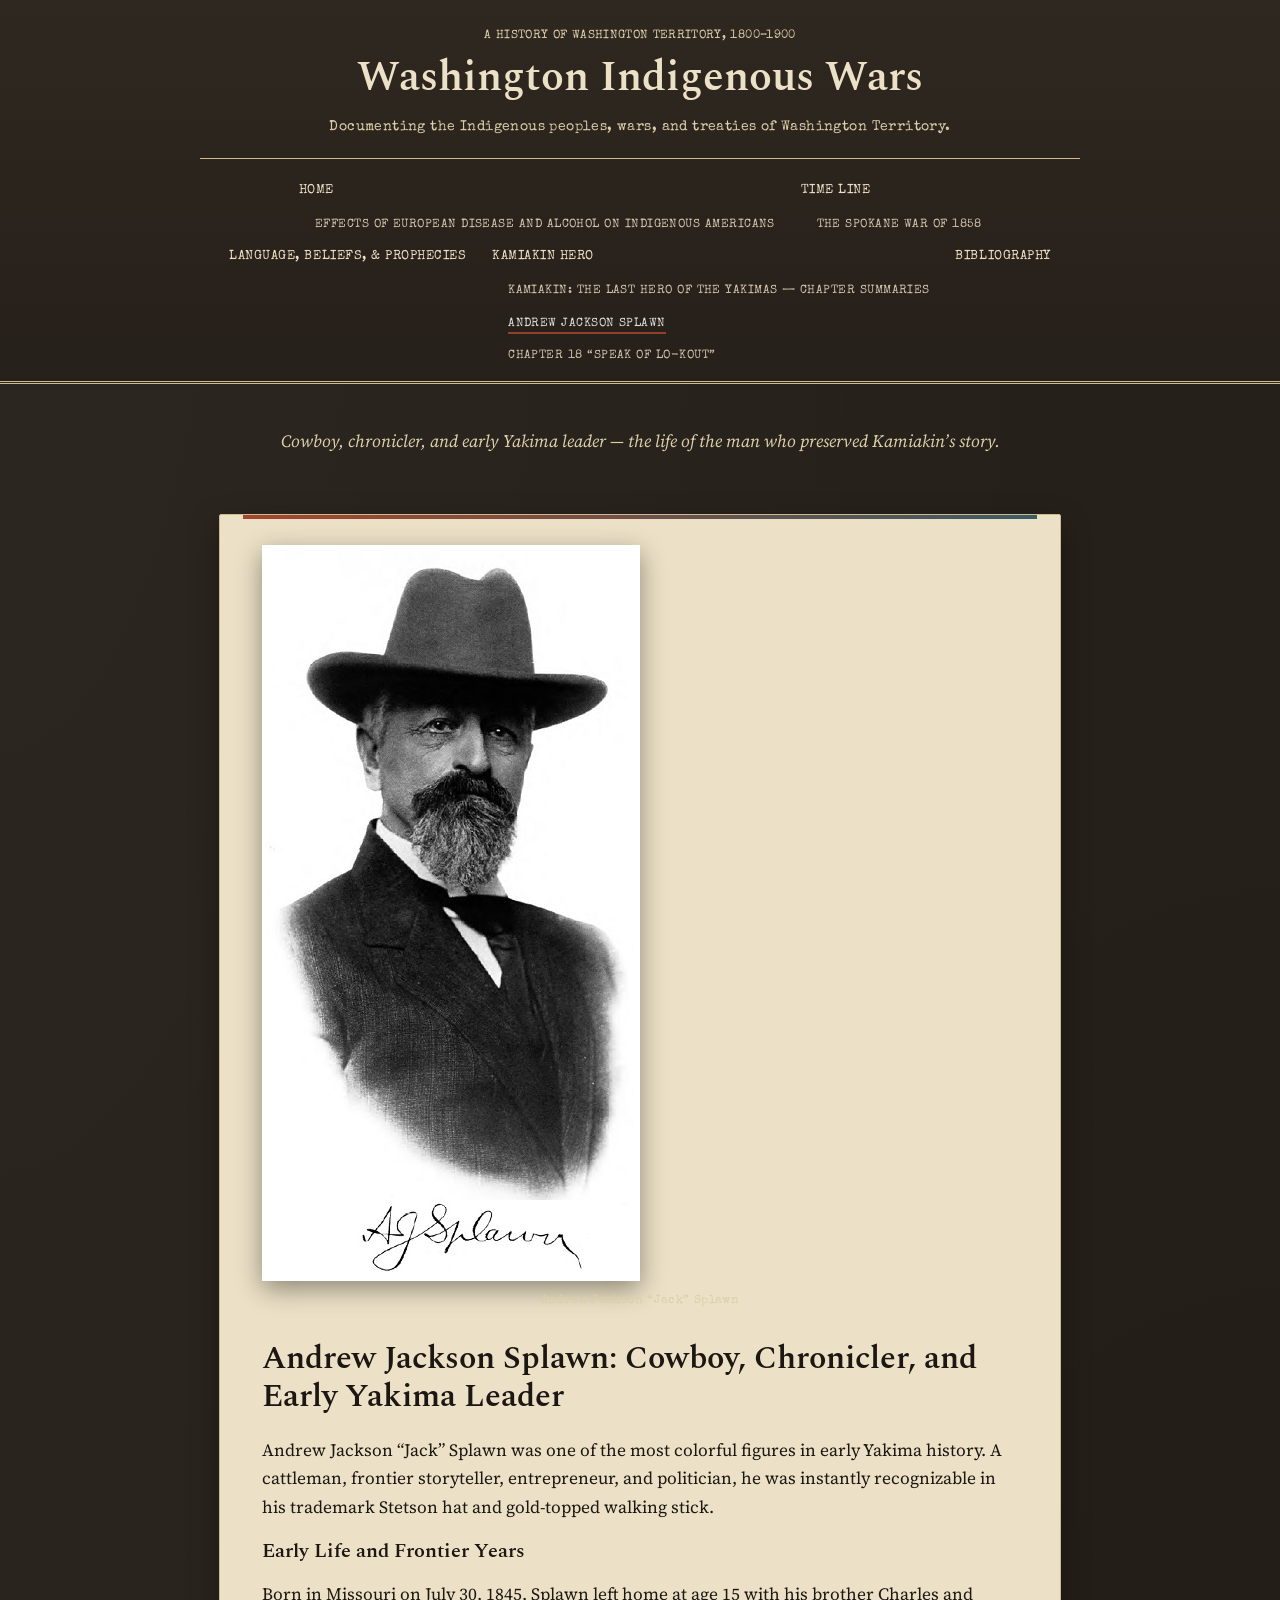
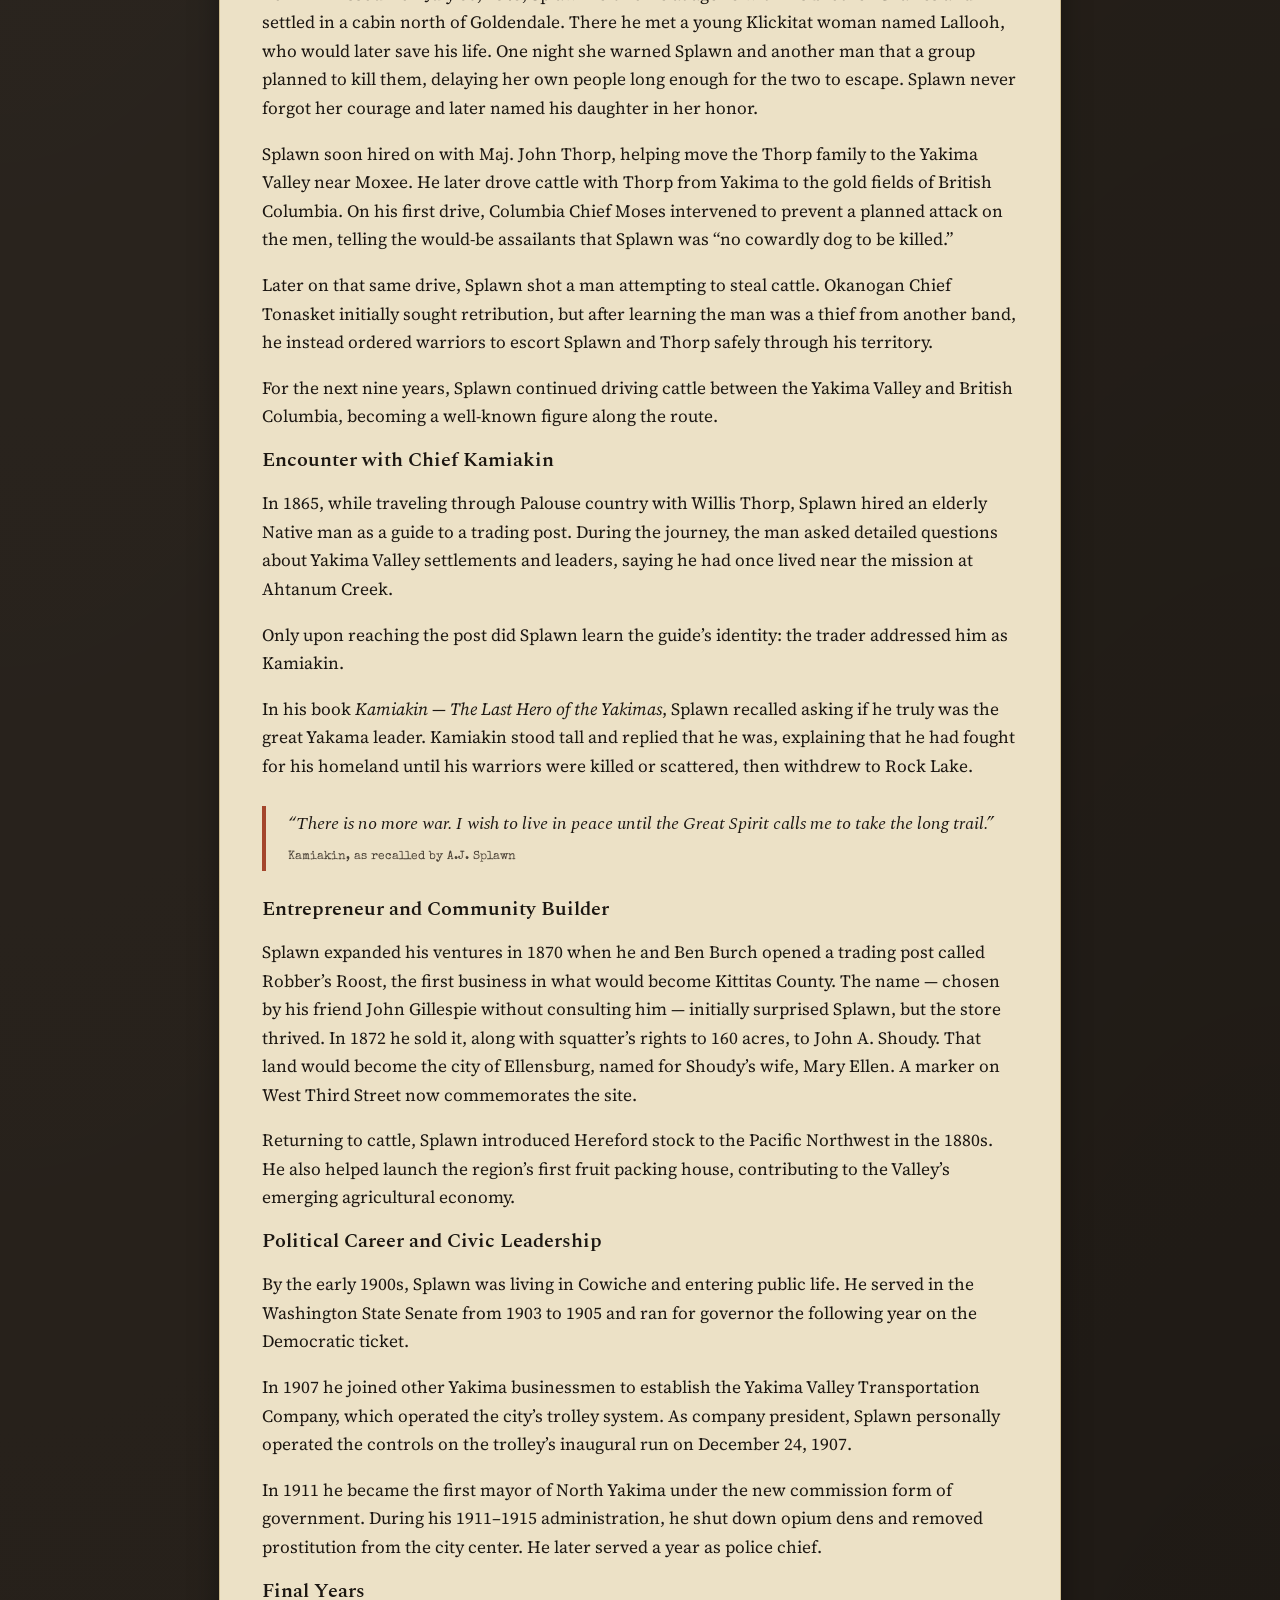
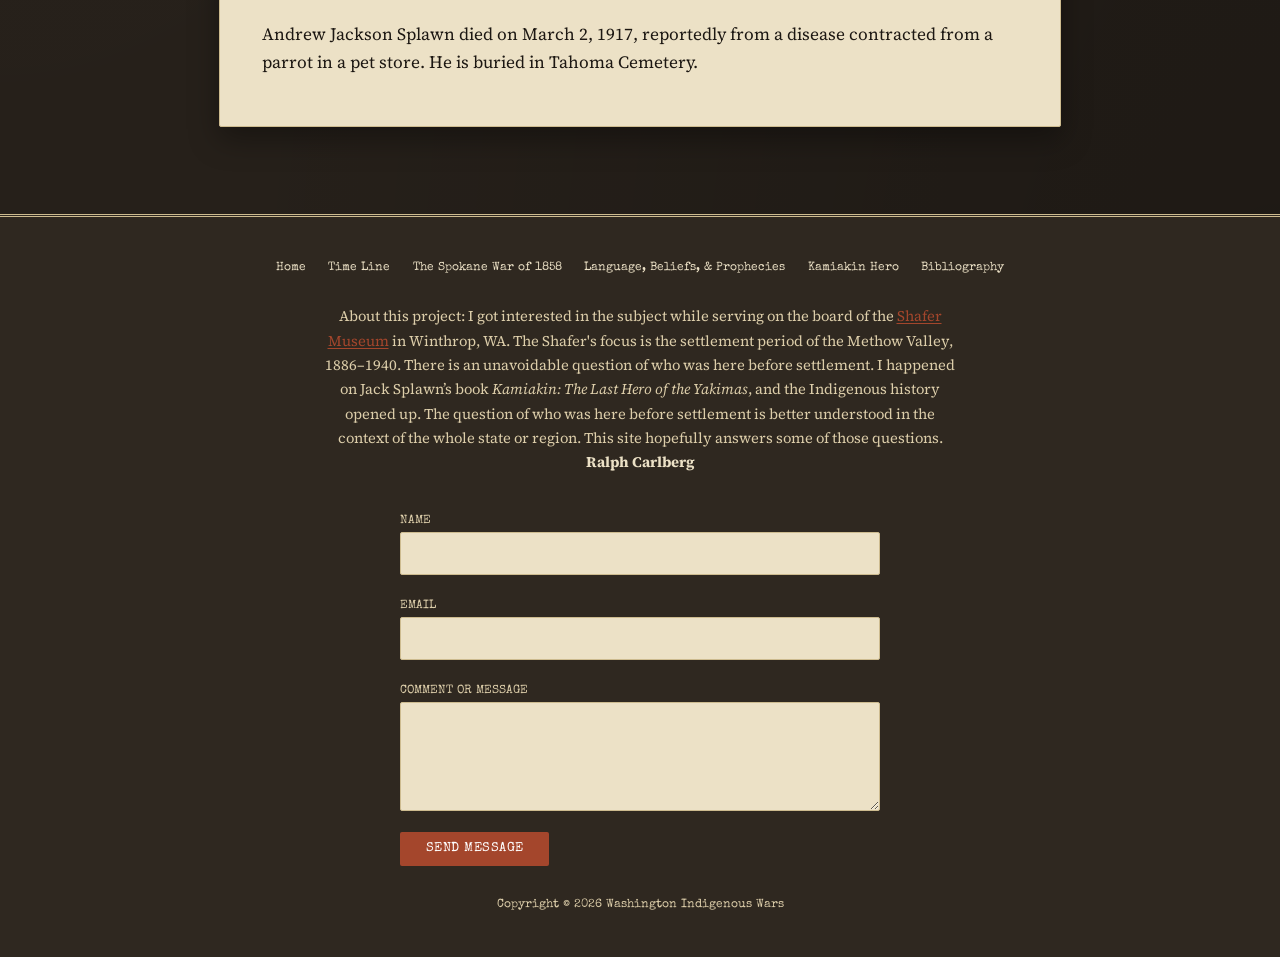
==== andrew-jackson-splawn.html @ e0798243 "Add files via upload" ====
<!DOCTYPE html>
<html lang="en">
<head>
<meta charset="UTF-8">
<meta name="viewport" content="width=device-width, initial-scale=1">
<title>Andrew Jackson Splawn | Washington Indigenous Wars</title>
<meta name="description" content="The life of Andrew Jackson Splawn (1845–1917), the Yakima Valley cattleman, entrepreneur, and mayor who wrote the seminal 1917 biography of Chief Kamiakin.">
<link rel="canonical" href="https://washington-indigenous-wars.com/andrew-jackson-splawn.html">
<meta property="og:type" content="website">
<meta property="og:site_name" content="Washington Indigenous Wars">
<meta property="og:title" content="Andrew Jackson Splawn | Washington Indigenous Wars">
<meta property="og:description" content="The life of Andrew Jackson Splawn (1845–1917), the Yakima Valley cattleman, entrepreneur, and mayor who wrote the seminal 1917 biography of Chief Kamiakin.">
<meta property="og:image" content="images/kamiakin.jpg">
<meta property="og:url" content="https://washington-indigenous-wars.com/andrew-jackson-splawn.html">
<meta name="twitter:card" content="summary_large_image">
<meta name="twitter:title" content="Andrew Jackson Splawn | Washington Indigenous Wars">
<meta name="twitter:description" content="The life of Andrew Jackson Splawn (1845–1917), the Yakima Valley cattleman, entrepreneur, and mayor who wrote the seminal 1917 biography of Chief Kamiakin.">
<link rel="preconnect" href="https://fonts.googleapis.com"><link rel="preconnect" href="https://fonts.gstatic.com" crossorigin><link href="https://fonts.googleapis.com/css2?family=Spectral:wght@500;600;700&family=Source+Serif+4:opsz,wght@8..60,400;8..60,600&family=Special+Elite&display=swap" rel="stylesheet">
<link rel="stylesheet" href="css/styles.css">
</head>
<body>
<a class="skip-link" href="#content">Skip to content</a>

<header class="site-header">
  <div class="masthead">
    <span class="eyebrow">A history of Washington Territory, 1800&ndash;1900</span>
    <h1><a href="index.html" style="color:inherit;text-decoration:none;">Washington Indigenous Wars</a></h1>
    <p class="tagline">Documenting the Indigenous peoples, wars, and treaties of Washington Territory.</p>
  </div>
  <nav class="primary" aria-label="Site">
<ul>
<li><a href='index.html'>Home</a>
<ul class='submenu'>
<li><a href='pandemic-of-european-diseases.html'>Effects of European Disease and Alcohol on Indigenous Americans</a></li>
</ul>
</li>
<li><a href='time-line.html'>Time Line</a>
<ul class='submenu'>
<li><a href='spokane-war-1858.html'>The Spokane War of 1858</a></li>
</ul>
</li>
<li><a href='language-beliefs-prophecies.html'>Language, Beliefs, & Prophecies</a>
</li>
<li><a href='kamiakin-hero.html'>Kamiakin Hero</a>
<ul class='submenu'>
<li><a href='chapter-summaries.html'>Kamiakin: The Last Hero of the Yakimas — Chapter Summaries</a></li>
<li><a href='andrew-jackson-splawn.html' aria-current="page">Andrew Jackson Splawn</a></li>
<li><a href='lo-kout.html'>Chapter 18 “Speak of Lo-Kout”</a></li>
</ul>
</li>
<li><a href='bibliography.html'>Bibliography</a>
</li>
</ul></nav>
</header>


<div class="hero-intro">
  <p>Cowboy, chronicler, and early Yakima leader &mdash; the life of the man who preserved Kamiakin&rsquo;s
  story.</p>
</div>


<main id="content">
<div class="wrap">

<div class="panel">
<figure>
  <img src="images/andrew-jackson-splawn.jpg" alt="Portrait of Andrew Jackson Splawn">
  <figcaption>Andrew Jackson &ldquo;Jack&rdquo; Splawn</figcaption>
</figure>

<h2>Andrew Jackson Splawn: Cowboy, Chronicler, and Early Yakima Leader</h2>
<p>Andrew Jackson &ldquo;Jack&rdquo; Splawn was one of the most colorful figures in early Yakima history.
A cattleman, frontier storyteller, entrepreneur, and politician, he was instantly recognizable in his
trademark Stetson hat and gold-topped walking stick.</p>

<h3>Early Life and Frontier Years</h3>
<p>Born in Missouri on July 30, 1845, Splawn left home at age 15 with his brother Charles and settled in a
cabin north of Goldendale. There he met a young Klickitat woman named Lallooh, who would later save his
life. One night she warned Splawn and another man that a group planned to kill them, delaying her own
people long enough for the two to escape. Splawn never forgot her courage and later named his daughter in
her honor.</p>

<p>Splawn soon hired on with Maj. John Thorp, helping move the Thorp family to the Yakima Valley near
Moxee. He later drove cattle with Thorp from Yakima to the gold fields of British Columbia. On his first
drive, Columbia Chief Moses intervened to prevent a planned attack on the men, telling the would-be
assailants that Splawn was &ldquo;no cowardly dog to be killed.&rdquo;</p>

<p>Later on that same drive, Splawn shot a man attempting to steal cattle. Okanogan Chief Tonasket
initially sought retribution, but after learning the man was a thief from another band, he instead ordered
warriors to escort Splawn and Thorp safely through his territory.</p>

<p>For the next nine years, Splawn continued driving cattle between the Yakima Valley and British
Columbia, becoming a well-known figure along the route.</p>

<h3>Encounter with Chief Kamiakin</h3>
<p>In 1865, while traveling through Palouse country with Willis Thorp, Splawn hired an elderly Native man
as a guide to a trading post. During the journey, the man asked detailed questions about Yakima Valley
settlements and leaders, saying he had once lived near the mission at Ahtanum Creek.</p>

<p>Only upon reaching the post did Splawn learn the guide&rsquo;s identity: the trader addressed him as
Kamiakin.</p>

<p>In his book <em>Kamiakin &mdash; The Last Hero of the Yakimas</em>, Splawn recalled asking if he truly
was the great Yakama leader. Kamiakin stood tall and replied that he was, explaining that he had fought
for his homeland until his warriors were killed or scattered, then withdrew to Rock Lake.</p>

<blockquote class="speech">
&ldquo;There is no more war. I wish to live in peace until the Great Spirit calls me to take the long
trail.&rdquo;
<cite>Kamiakin, as recalled by A.J. Splawn</cite>
</blockquote>

<h3>Entrepreneur and Community Builder</h3>
<p>Splawn expanded his ventures in 1870 when he and Ben Burch opened a trading post called Robber&rsquo;s
Roost, the first business in what would become Kittitas County. The name &mdash; chosen by his friend John
Gillespie without consulting him &mdash; initially surprised Splawn, but the store thrived. In 1872 he sold
it, along with squatter&rsquo;s rights to 160 acres, to John A. Shoudy. That land would become the city of
Ellensburg, named for Shoudy&rsquo;s wife, Mary Ellen. A marker on West Third Street now commemorates the
site.</p>

<p>Returning to cattle, Splawn introduced Hereford stock to the Pacific Northwest in the 1880s. He also
helped launch the region&rsquo;s first fruit packing house, contributing to the Valley&rsquo;s emerging
agricultural economy.</p>

<h3>Political Career and Civic Leadership</h3>
<p>By the early 1900s, Splawn was living in Cowiche and entering public life. He served in the Washington
State Senate from 1903 to 1905 and ran for governor the following year on the Democratic ticket.</p>

<p>In 1907 he joined other Yakima businessmen to establish the Yakima Valley Transportation Company, which
operated the city&rsquo;s trolley system. As company president, Splawn personally operated the controls on
the trolley&rsquo;s inaugural run on December 24, 1907.</p>

<p>In 1911 he became the first mayor of North Yakima under the new commission form of government. During
his 1911&ndash;1915 administration, he shut down opium dens and removed prostitution from the city center.
He later served a year as police chief.</p>

<h3>Final Years</h3>
<p>Andrew Jackson Splawn died on March 2, 1917, reportedly from a disease contracted from a parrot in a
pet store. He is buried in Tahoma Cemetery.</p>
</div>

</div>
</main>

<footer class="site-footer">
  <div class="wrap">
    <nav class="" aria-label="Site (footer)">
<ul>
<li><a href='index.html'>Home</a>
</li>
<li><a href='time-line.html'>Time Line</a>
</li>
<li><a href='spokane-war-1858.html'>The Spokane War of 1858</a></li>
<li><a href='language-beliefs-prophecies.html'>Language, Beliefs, & Prophecies</a>
</li>
<li><a href='kamiakin-hero.html'>Kamiakin Hero</a>
</li>
<li><a href='bibliography.html'>Bibliography</a>
</li>
</ul></nav>
    
<p class="about">About this project: I got interested in the subject while serving on the board of the
<a href="http://shafermuseum.org">Shafer Museum</a> in Winthrop, WA. The Shafer's focus is the settlement
period of the Methow Valley, 1886&ndash;1940. There is an unavoidable question of who was here before
settlement. I happened on Jack Splawn&rsquo;s book <em>Kamiakin: The Last Hero of the Yakimas</em>, and the
Indigenous history opened up. The question of who was here before settlement is better understood in the
context of the whole state or region. This site hopefully answers some of those questions.<br><strong>Ralph Carlberg</strong></p>

    
<form class="contact-form" action="https://formspree.io/f/xjybyyrv" method="POST">
  <div>
    <label for="name">Name</label>
    <input type="text" id="name" name="name" required>
  </div>
  <div>
    <label for="email">Email</label>
    <input type="email" id="email" name="email" required>
  </div>
  <div>
    <label for="message">Comment or Message</label>
    <textarea id="message" name="message" rows="4" required></textarea>
  </div>
  <button type="submit">Send Message</button>
</form>

    <p class="copyright">Copyright &copy; 2026 Washington Indigenous Wars</p>
  </div>
</footer>

</body>
</html>
---- css/styles.css ----
/* ==========================================================================
   Washington Indigenous Wars — shared stylesheet
   Design concept: a territorial ledger / survey-map archive.
   Dark, warm ground (like aged walnut-ink) with parchment document
   panels, a rust wax-seal accent for emphasis, and a river-blue accent
   for wayfinding — a nod to the Columbia/Yakima river systems that
   shape this history.
   ========================================================================== */

:root {
  --ink: #1c1712;
  --ground: #26201a;         /* page background: warm dark walnut */
  --ground-alt: #2f2820;
  --parchment: #ece1c6;      /* document panels */
  --parchment-dim: #ddceaa;
  --parchment-line: #cdbb8f;
  --rust: #a4462c;           /* wax-seal accent */
  --rust-dim: #7c3521;
  --river: #3b5b68;          /* river-blue accent */
  --river-dim: #294450;
  --ink-soft: #4a4136;

  --font-display: "Spectral", Georgia, "Times New Roman", serif;
  --font-body: "Source Serif 4", Georgia, serif;
  --font-meta: "Special Elite", "Courier New", monospace;

  --max-width: 880px;
}

@media (prefers-reduced-motion: no-preference) {
  html { scroll-behavior: smooth; }
}

* { box-sizing: border-box; }

body {
  margin: 0;
  background: var(--ground);
  background-image:
    radial-gradient(ellipse at top left, rgba(255,255,255,0.03), transparent 60%),
    radial-gradient(ellipse at bottom right, rgba(0,0,0,0.25), transparent 60%);
  color: var(--parchment);
  font-family: var(--font-body);
  font-size: 1.08rem;
  line-height: 1.65;
}

a { color: var(--rust); text-decoration-thickness: 1px; text-underline-offset: 2px; }
a:hover { color: #c85a3b; }
a:focus-visible, button:focus-visible { outline: 2px solid var(--river); outline-offset: 3px; }

img { max-width: 100%; height: auto; display: block; }

h1, h2, h3, h4 {
  font-family: var(--font-display);
  font-weight: 600;
  color: var(--parchment);
  line-height: 1.2;
  margin: 0 0 0.6em;
}

h1 { font-size: clamp(2.1rem, 4vw, 3.1rem); }
h2 { font-size: clamp(1.5rem, 3vw, 2rem); }
h3 { font-size: 1.25rem; }

.meta, .eyebrow, figcaption, .site-header .tagline {
  font-family: var(--font-meta);
  letter-spacing: 0.03em;
}

/* ---------- skip link ---------- */
.skip-link {
  position: absolute; left: -999px; top: 0;
  background: var(--rust); color: #fff; padding: 0.6em 1em; z-index: 100;
}
.skip-link:focus { left: 1em; top: 1em; }

/* ---------- header / masthead ---------- */
.site-header {
  border-bottom: 3px double var(--parchment-line);
  background: linear-gradient(180deg, var(--ground-alt), var(--ground));
  padding: 1.6rem 1.2rem 0;
}
.masthead {
  max-width: var(--max-width);
  margin: 0 auto;
  text-align: center;
}
.masthead .eyebrow {
  display: block;
  font-size: 0.72rem;
  color: var(--parchment-dim);
  text-transform: uppercase;
  margin-bottom: 0.5rem;
}
.masthead h1 {
  font-size: clamp(1.8rem, 5vw, 2.6rem);
  margin-bottom: 0.15em;
}
.masthead .tagline {
  font-size: 0.85rem;
  color: var(--parchment-dim);
  margin-bottom: 1.2rem;
}

/* ---------- nav ---------- */
nav.primary {
  max-width: var(--max-width);
  margin: 0 auto;
  border-top: 1px solid var(--parchment-line);
}
nav.primary ul {
  list-style: none;
  display: flex;
  flex-wrap: wrap;
  justify-content: center;
  gap: 0.2rem 1.6rem;
  margin: 0;
  padding: 0.9rem 0;
}
nav.primary li { position: relative; }
nav.primary a {
  color: var(--parchment);
  font-family: var(--font-meta);
  font-size: 0.82rem;
  text-transform: uppercase;
  letter-spacing: 0.04em;
  text-decoration: none;
  padding-bottom: 3px;
  border-bottom: 2px solid transparent;
}
nav.primary a:hover,
nav.primary a[aria-current="page"] {
  border-bottom-color: var(--rust);
  color: #fff;
}
nav.primary .submenu {
  list-style: none;
  margin: 0.35rem 0 0;
  padding: 0 0 0 1rem;
  display: flex;
  flex-direction: column;
  gap: 0.25rem;
}
nav.primary .submenu a { font-size: 0.72rem; opacity: 0.85; }

/* ---------- layout shell ---------- */
main { display: block; }
.wrap {
  max-width: var(--max-width);
  margin: 0 auto;
  padding: 2.6rem 1.2rem 3rem;
}

/* ---------- hero / intro ---------- */
.hero-intro {
  max-width: var(--max-width);
  margin: 0 auto;
  padding: 1.6rem 1.2rem 0;
  text-align: center;
  color: var(--parchment-dim);
  font-style: italic;
}

/* ---------- parchment panel (document card) ---------- */
.panel {
  background: var(--parchment);
  color: var(--ink);
  border: 1px solid var(--parchment-line);
  border-radius: 2px;
  box-shadow: 0 12px 30px rgba(0,0,0,0.35);
  padding: 2rem clamp(1.2rem, 4vw, 2.6rem);
  margin: 0 0 2.4rem;
}
.panel h2, .panel h3, .panel h4 { color: var(--ink); }
.panel a { color: var(--rust-dim); }
.panel::before {
  content: "";
  display: block;
  height: 4px;
  margin: -2rem clamp(-1.2rem, -4vw, -2.6rem) 1.6rem;
  background: linear-gradient(90deg, var(--rust), var(--river));
}

/* ---------- the signature element: the trail line ---------- */
/* A dotted wagon-trail / river route connecting chronological
   entries — used on the Home and Time Line pages, echoing the
   seasonal-round and treaty-trail routes described in the text. */
.trail {
  position: relative;
  margin: 0 0 2.4rem;
  padding-left: 2.2rem;
  border-left: 3px dotted var(--rust-dim);
}
.trail-stop {
  position: relative;
  margin-bottom: 2rem;
}
.trail-stop:last-child { margin-bottom: 0; }
.trail-stop::before {
  content: "";
  position: absolute;
  left: -2.55rem;
  top: 0.35rem;
  width: 12px;
  height: 12px;
  background: var(--river);
  border: 2px solid var(--parchment);
  border-radius: 50%;
}
.trail-stop .date {
  font-family: var(--font-meta);
  font-size: 0.78rem;
  color: var(--rust-dim);
  display: block;
  margin-bottom: 0.2rem;
}
.trail-stop h3 { margin-bottom: 0.3em; }
.trail-era-label {
  font-family: var(--font-meta);
  font-size: 0.8rem;
  text-transform: uppercase;
  color: var(--river-dim);
  display: block;
  margin: 2.2rem 0 0.6rem;
}
.trail-era-label:first-child { margin-top: 0; }

/* ---------- pull quote / speech block ---------- */
blockquote.speech {
  font-family: var(--font-display);
  font-style: italic;
  font-size: 1.15rem;
  color: var(--ink);
  border-left: 4px solid var(--rust);
  padding: 0.2rem 0 0.2rem 1.4rem;
  margin: 1.6rem 0;
}
blockquote.speech cite {
  display: block;
  font-family: var(--font-meta);
  font-style: normal;
  font-size: 0.78rem;
  color: var(--ink-soft);
  margin-top: 0.5rem;
}

/* ---------- figure / captions ---------- */
figure { margin: 0 0 1.8rem; }
figure img {
  border: 6px solid #fff;
  box-shadow: 0 8px 24px rgba(0,0,0,0.4);
}
figcaption {
  font-size: 0.78rem;
  color: var(--parchment-dim);
  margin-top: 0.6rem;
  text-align: center;
}
.gallery {
  display: grid;
  grid-template-columns: repeat(auto-fit, minmax(150px, 1fr));
  gap: 1.6rem 1.2rem;
  margin: 2rem 0;
}

/* ---------- two-column page: narrative + portrait rail ---------- */
/* Signature layout for image-rich pages: the war-time photographs
   travel down the right margin like a survey map's marginalia,
   roughly level with the events they depict. */
.with-rail {
  --rail-width: 232px;
  max-width: calc(var(--max-width) + var(--rail-width) + 2.4rem);
  margin: 0 auto;
  padding: 2.6rem 1.2rem 3rem;
  display: grid;
  grid-template-columns: 1fr var(--rail-width);
  gap: 0 2.4rem;
  align-items: start;
}
.with-rail .narrative { min-width: 0; }
.image-rail {
  position: sticky;
  top: 1.6rem;
  display: flex;
  flex-direction: column;
  gap: 1.8rem;
}
.image-rail figure {
  margin: 0;
  background: var(--parchment);
  padding: 0.5rem 0.5rem 0.9rem;
  border: 1px solid var(--parchment-line);
  box-shadow: 0 10px 26px rgba(0,0,0,0.35);
}
.image-rail figure img {
  border: none;
  box-shadow: none;
  width: 100%;
}
.image-rail figcaption {
  color: var(--ink-soft);
  text-align: left;
  padding: 0 0.2rem;
}
.image-rail figcaption .rail-label {
  display: block;
  font-size: 0.68rem;
  color: var(--rust-dim);
  text-transform: uppercase;
  margin-bottom: 0.2rem;
}

@media (max-width: 860px) {
  .with-rail {
    grid-template-columns: 1fr;
  }
  .image-rail {
    position: static;
    flex-direction: row;
    flex-wrap: wrap;
    gap: 1.2rem;
  }
  .image-rail figure {
    flex: 1 1 150px;
    max-width: 220px;
  }
}

/* ---------- chapter list ---------- */
.chapters { list-style: none; margin: 0; padding: 0; counter-reset: chapter; }
.chapters li {
  counter-increment: chapter;
  padding: 1rem 0 1rem 3rem;
  position: relative;
  border-bottom: 1px solid var(--parchment-line);
}
.chapters li:last-child { border-bottom: none; }
.chapters li::before {
  content: counter(chapter, upper-roman);
  position: absolute;
  left: 0;
  top: 1rem;
  font-family: var(--font-meta);
  font-size: 0.75rem;
  color: var(--rust-dim);
  width: 2.4rem;
}
.chapters h4 { margin-bottom: 0.25em; font-size: 1.05rem; }
.chapters p { margin: 0; font-size: 0.96rem; }

/* ---------- data table ---------- */
.data-table-wrap { overflow-x: auto; margin: 1.6rem 0; }
table.data {
  width: 100%;
  border-collapse: collapse;
  font-size: 0.92rem;
  background: #fff;
}
table.data caption {
  text-align: left;
  font-family: var(--font-meta);
  font-size: 0.8rem;
  color: var(--ink-soft);
  margin-bottom: 0.5rem;
}
table.data th, table.data td {
  border: 1px solid var(--parchment-line);
  padding: 0.55rem 0.7rem;
  text-align: left;
  vertical-align: top;
}
table.data thead th {
  background: var(--parchment-dim);
  font-family: var(--font-meta);
  font-size: 0.75rem;
  text-transform: uppercase;
}
table.data tfoot td { font-weight: 700; background: var(--parchment-dim); }

/* ---------- bibliography ---------- */
.biblio-entry { margin: 0 0 1.8rem; padding-bottom: 1.6rem; border-bottom: 1px solid var(--parchment-line); }
.biblio-entry:last-child { border: none; margin: 0; padding: 0; }
.biblio-entry .citation { font-family: var(--font-display); font-style: italic; margin-bottom: 0.4em; }

/* ---------- callout ---------- */
.callout {
  background: var(--parchment-dim);
  border-left: 4px solid var(--river);
  padding: 1rem 1.4rem;
  margin: 1.6rem 0;
  font-size: 0.95rem;
}

/* ---------- footer ---------- */
.site-footer {
  border-top: 3px double var(--parchment-line);
  background: var(--ground-alt);
  padding: 2.6rem 1.2rem 2rem;
  text-align: center;
}
.site-footer .wrap { padding-top: 0; padding-bottom: 0; }
.site-footer nav ul {
  list-style: none;
  display: flex;
  flex-wrap: wrap;
  justify-content: center;
  gap: 0.5rem 1.4rem;
  padding: 0;
  margin: 0 0 1.6rem;
  font-family: var(--font-meta);
  font-size: 0.78rem;
}
.site-footer nav a { color: var(--parchment); text-decoration: none; }
.site-footer nav a:hover { color: var(--rust); }
.site-footer .about {
  max-width: 640px;
  margin: 0 auto 1.8rem;
  color: var(--parchment-dim);
  font-size: 0.92rem;
}
.site-footer .about strong { color: var(--parchment); }

.contact-form {
  max-width: 480px;
  margin: 0 auto 1.8rem;
  text-align: left;
  display: grid;
  gap: 0.8rem;
}
.contact-form label {
  font-family: var(--font-meta);
  font-size: 0.75rem;
  text-transform: uppercase;
  color: var(--parchment-dim);
}
.contact-form input, .contact-form textarea {
  width: 100%;
  padding: 0.6rem 0.7rem;
  background: var(--parchment);
  border: 1px solid var(--parchment-line);
  border-radius: 2px;
  font-family: var(--font-body);
  font-size: 1rem;
  color: var(--ink);
}
.contact-form button {
  justify-self: start;
  background: var(--rust);
  color: #fff;
  border: none;
  padding: 0.65rem 1.6rem;
  font-family: var(--font-meta);
  text-transform: uppercase;
  font-size: 0.8rem;
  letter-spacing: 0.04em;
  border-radius: 2px;
  cursor: pointer;
}
.contact-form button:hover { background: var(--rust-dim); }

.copyright {
  font-family: var(--font-meta);
  font-size: 0.72rem;
  color: var(--parchment-dim);
}

/* ---------- responsive ---------- */
@media (max-width: 620px) {
  nav.primary ul { gap: 0.4rem 1rem; }
  .panel { padding: 1.6rem 1.2rem; }
  .trail { padding-left: 1.6rem; }
  .trail-stop::before { left: -1.95rem; }
}
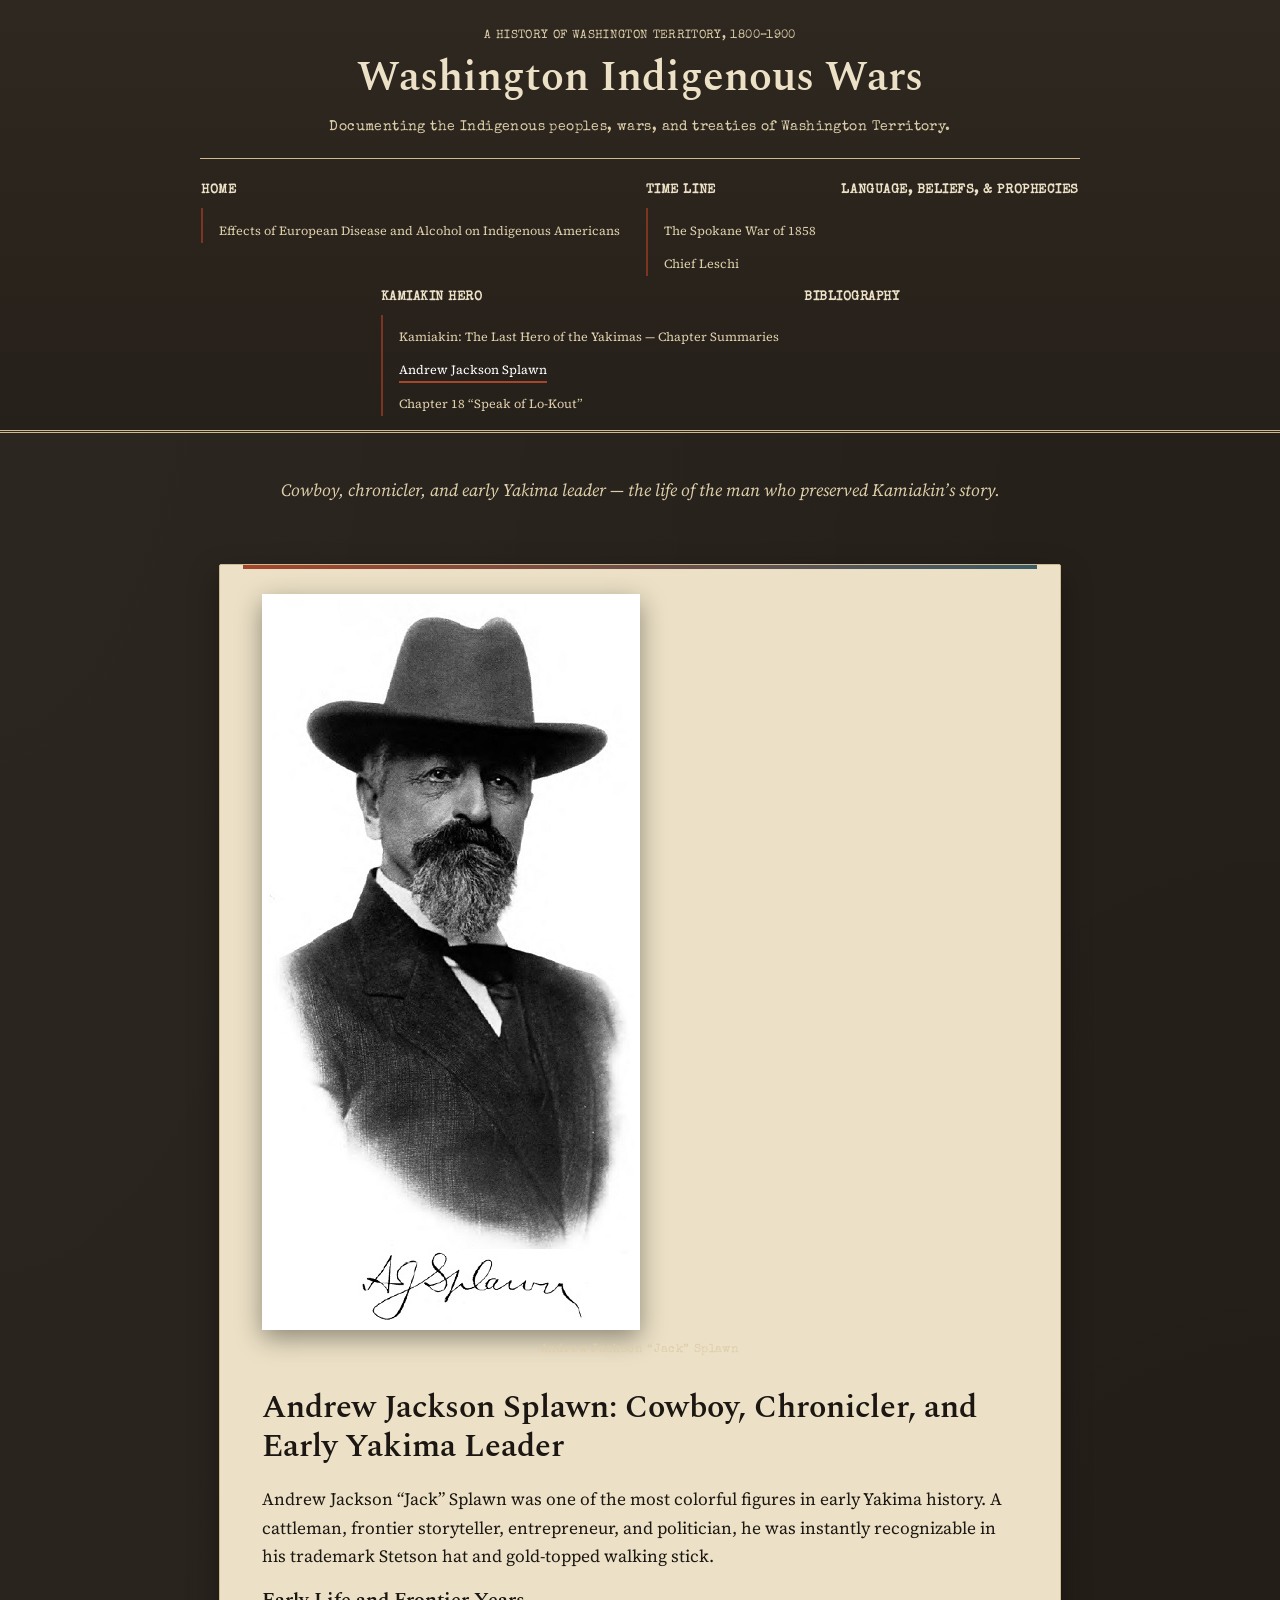
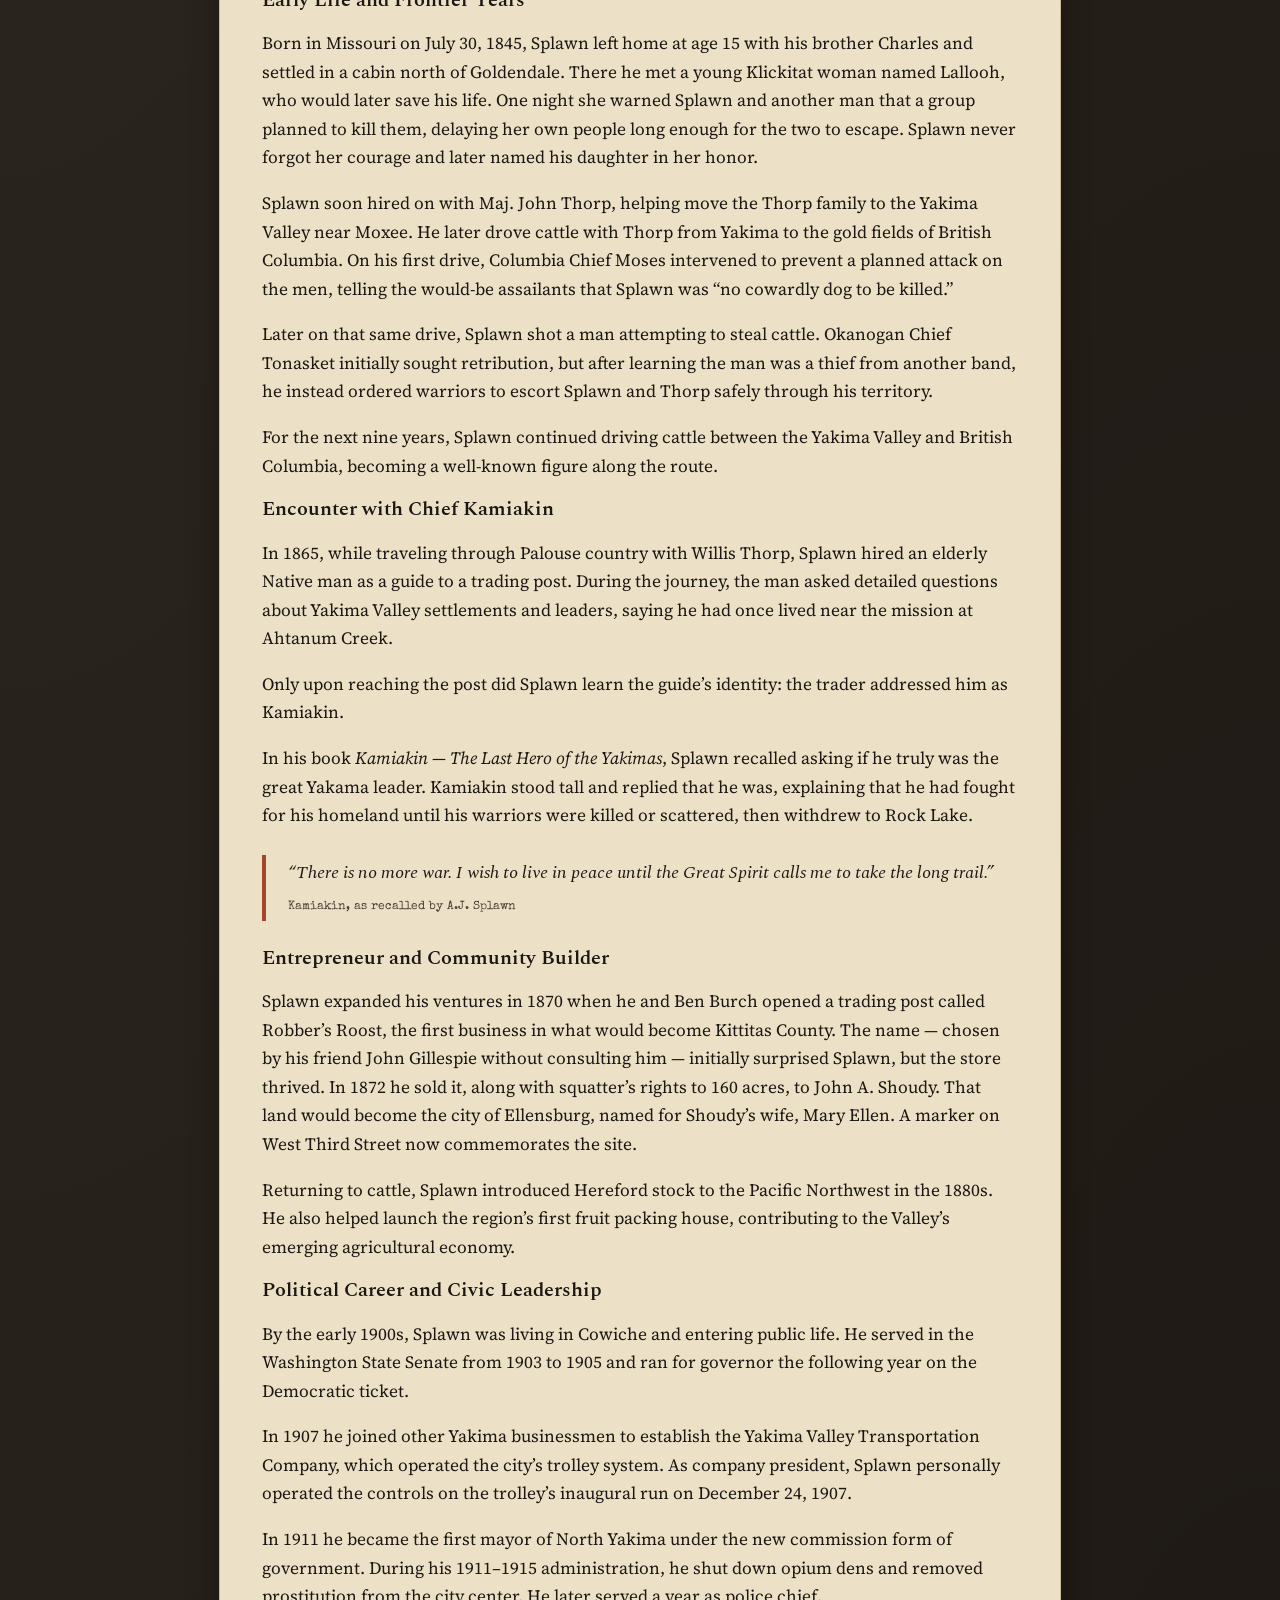
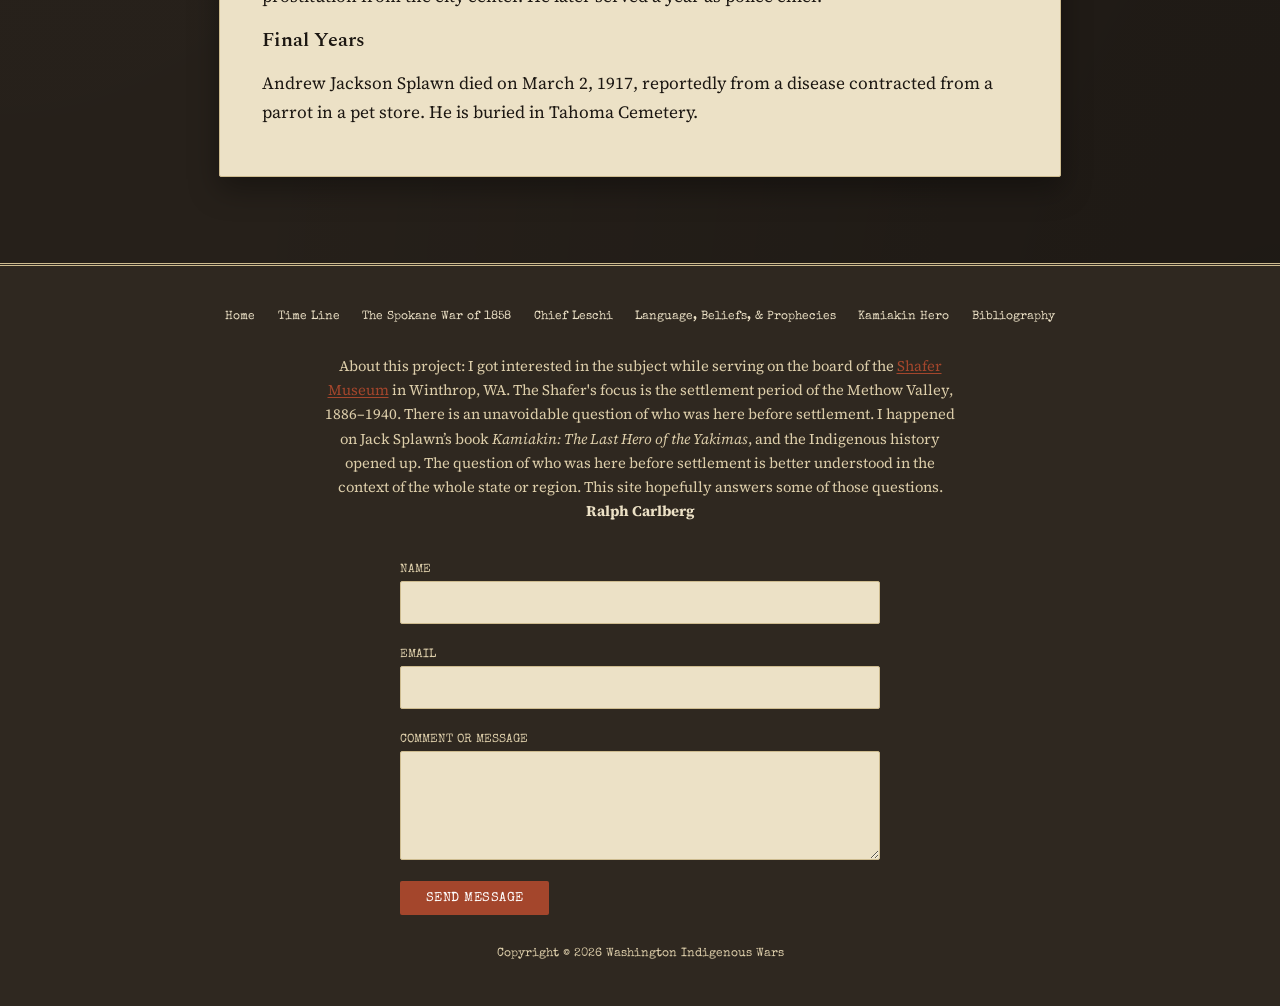
==== commit a4c00b57: "Add files via upload" ====
--- a/andrew-jackson-splawn.html
+++ b/andrew-jackson-splawn.html
@@ -37,6 +37,7 @@
 <li><a href='time-line.html'>Time Line</a>
 <ul class='submenu'>
 <li><a href='spokane-war-1858.html'>The Spokane War of 1858</a></li>
+<li><a href='leschi.html'>Chief Leschi</a></li>
 </ul>
 </li>
 <li><a href='language-beliefs-prophecies.html'>Language, Beliefs, & Prophecies</a>
@@ -152,6 +153,7 @@
 <li><a href='time-line.html'>Time Line</a>
 </li>
 <li><a href='spokane-war-1858.html'>The Spokane War of 1858</a></li>
+<li><a href='leschi.html'>Chief Leschi</a></li>
 <li><a href='language-beliefs-prophecies.html'>Language, Beliefs, & Prophecies</a>
 </li>
 <li><a href='kamiakin-hero.html'>Kamiakin Hero</a>
--- a/css/styles.css
+++ b/css/styles.css
@@ -123,6 +123,7 @@
   color: var(--parchment);
   font-family: var(--font-meta);
   font-size: 0.82rem;
+  font-weight: 700;
   text-transform: uppercase;
   letter-spacing: 0.04em;
   text-decoration: none;
@@ -136,13 +137,27 @@
 }
 nav.primary .submenu {
   list-style: none;
-  margin: 0.35rem 0 0;
-  padding: 0 0 0 1rem;
+  margin: 0.4rem 0 0;
+  padding: 0.4rem 0 0 1rem;
   display: flex;
   flex-direction: column;
-  gap: 0.25rem;
-}
-nav.primary .submenu a { font-size: 0.72rem; opacity: 0.85; }
+  gap: 0.3rem;
+  border-left: 2px solid var(--rust-dim);
+}
+nav.primary .submenu a {
+  font-family: var(--font-body);
+  font-size: 0.78rem;
+  font-weight: 400;
+  text-transform: none;
+  letter-spacing: 0;
+  color: var(--parchment-dim);
+  opacity: 1;
+}
+nav.primary .submenu a:hover,
+nav.primary .submenu a[aria-current="page"] {
+  color: #fff;
+  border-bottom-color: var(--rust);
+}
 
 /* ---------- layout shell ---------- */
 main { display: block; }
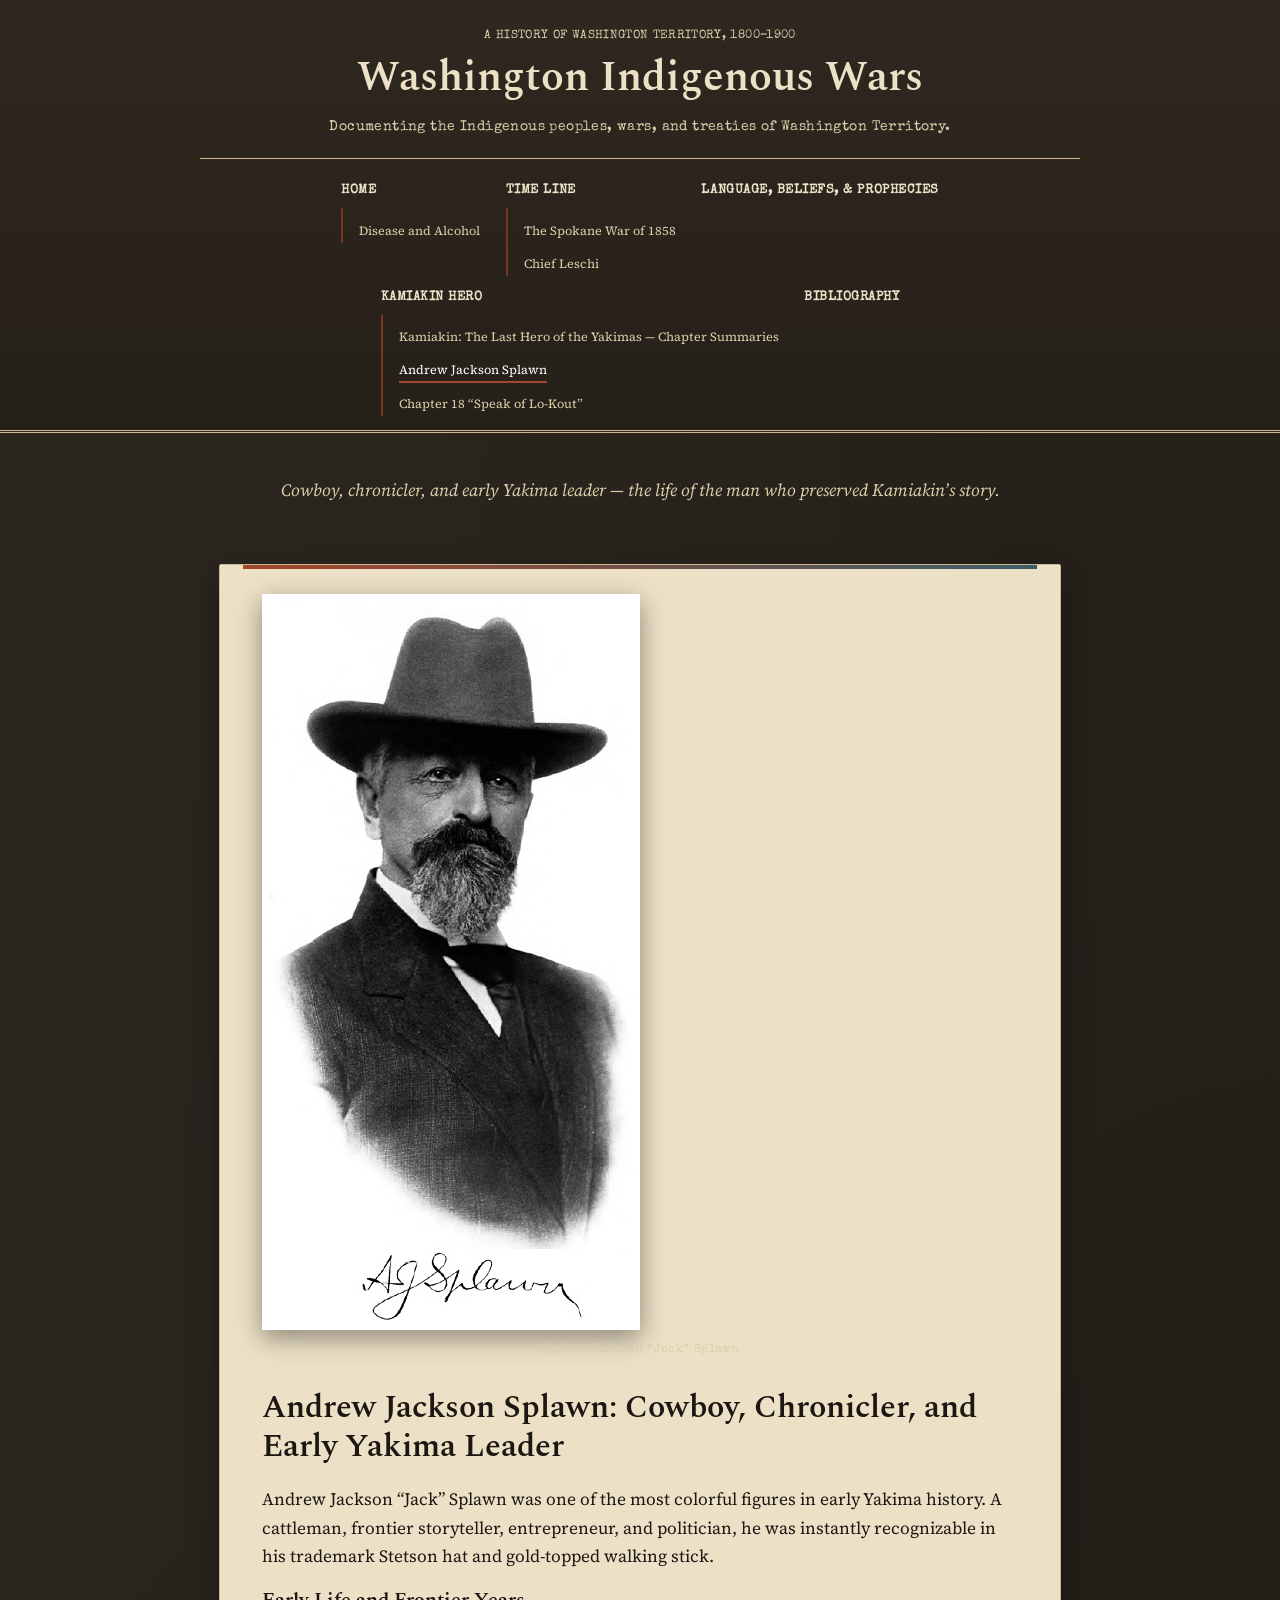
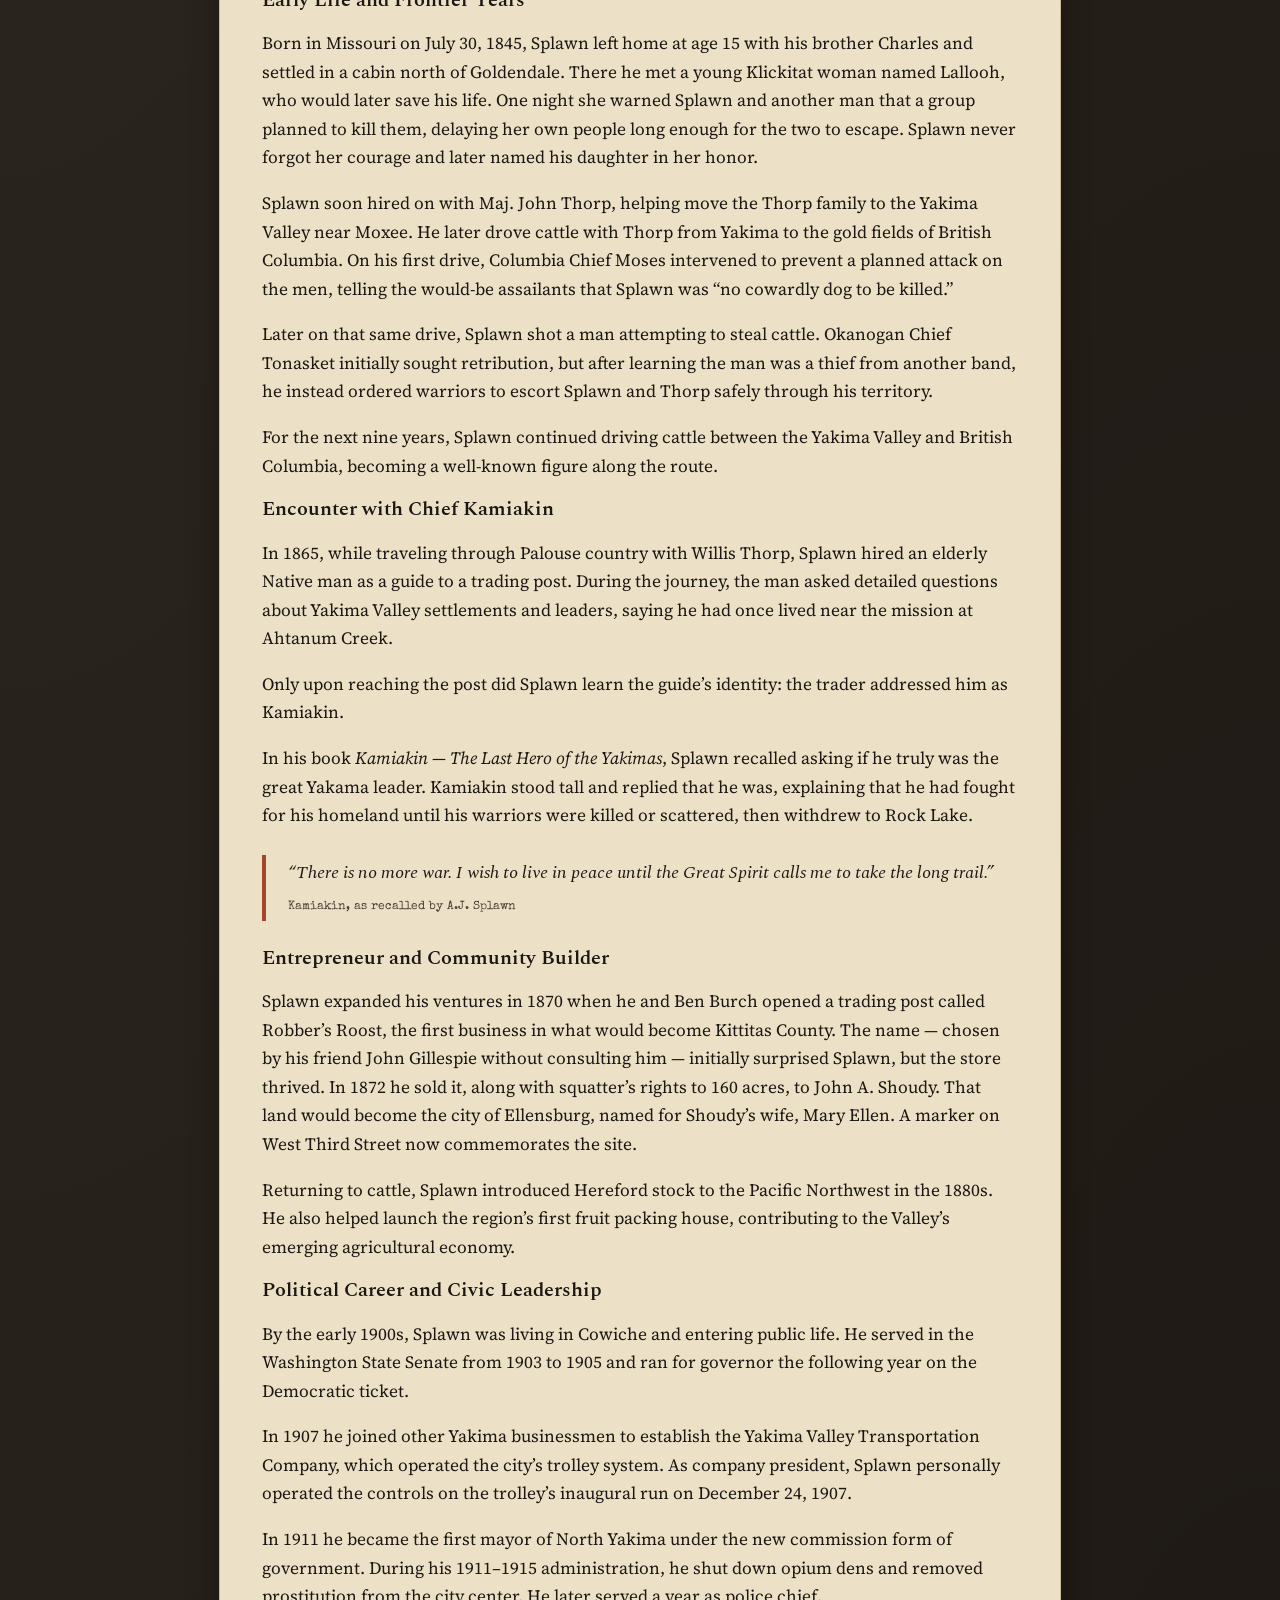
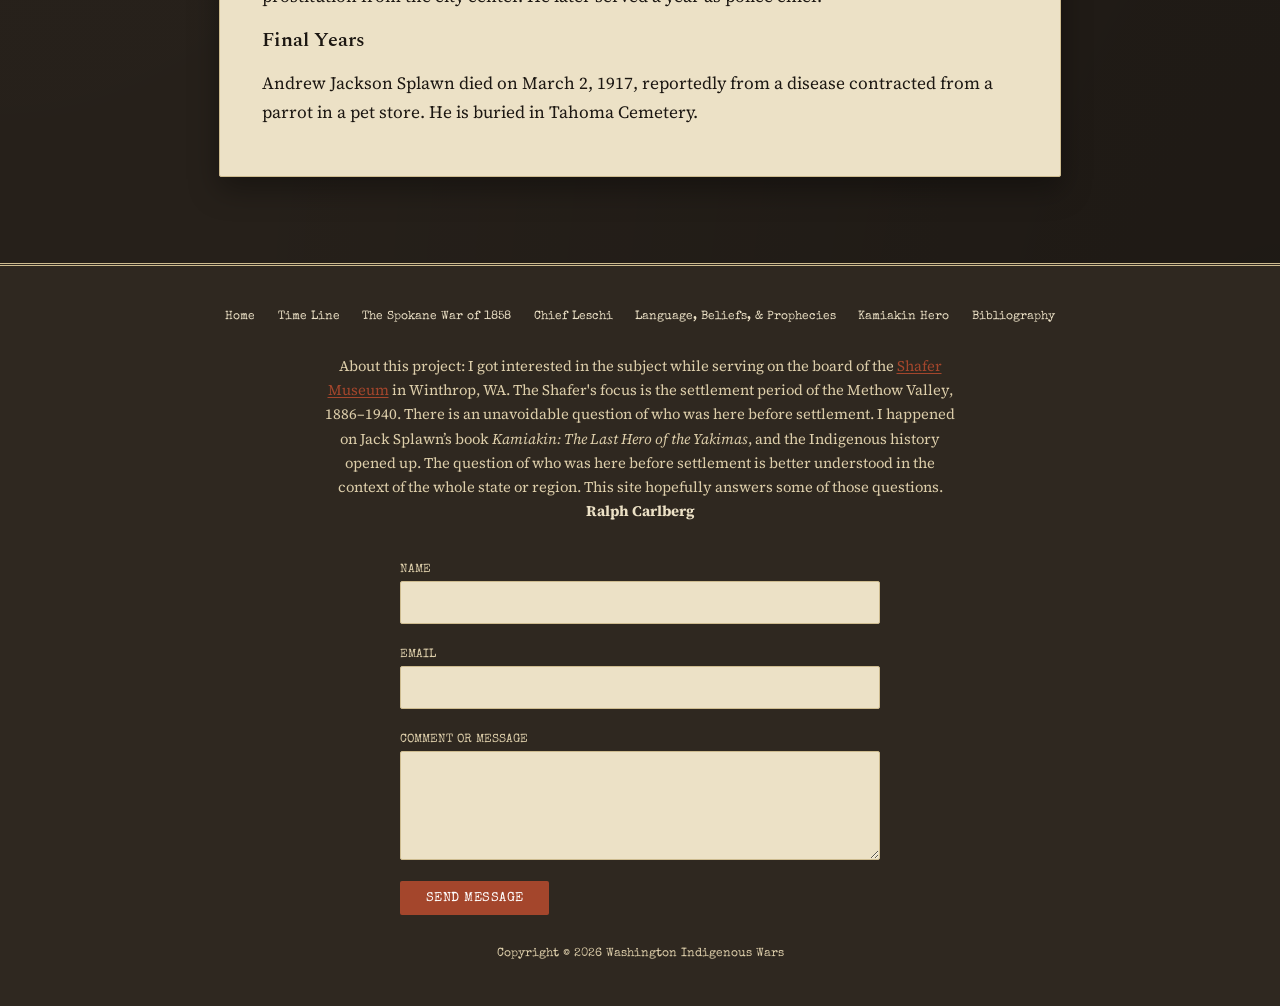
==== commit 0b9aec5c: "Add files via upload" ====
--- a/andrew-jackson-splawn.html
+++ b/andrew-jackson-splawn.html
@@ -31,7 +31,7 @@
 <ul>
 <li><a href='index.html'>Home</a>
 <ul class='submenu'>
-<li><a href='pandemic-of-european-diseases.html'>Effects of European Disease and Alcohol on Indigenous Americans</a></li>
+<li><a href='pandemic-of-european-diseases.html'>Disease and Alcohol</a></li>
 </ul>
 </li>
 <li><a href='time-line.html'>Time Line</a>
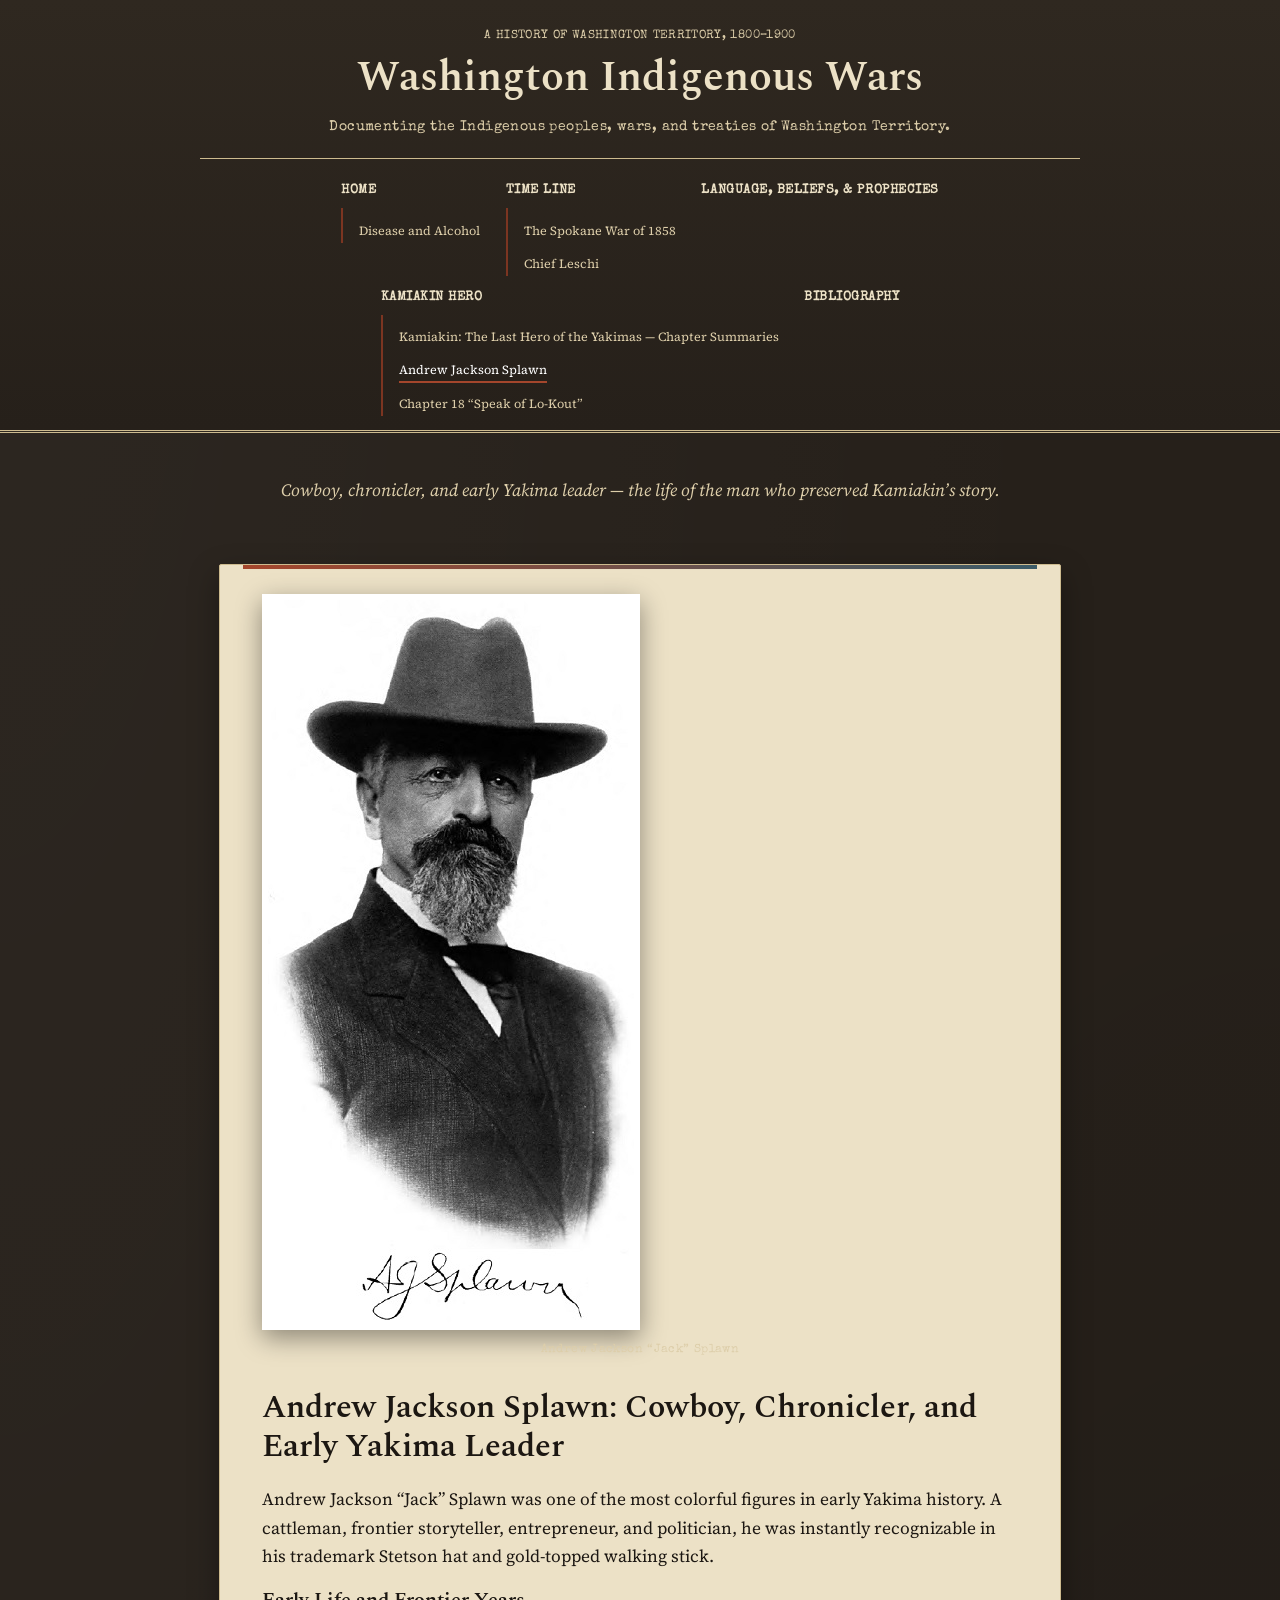
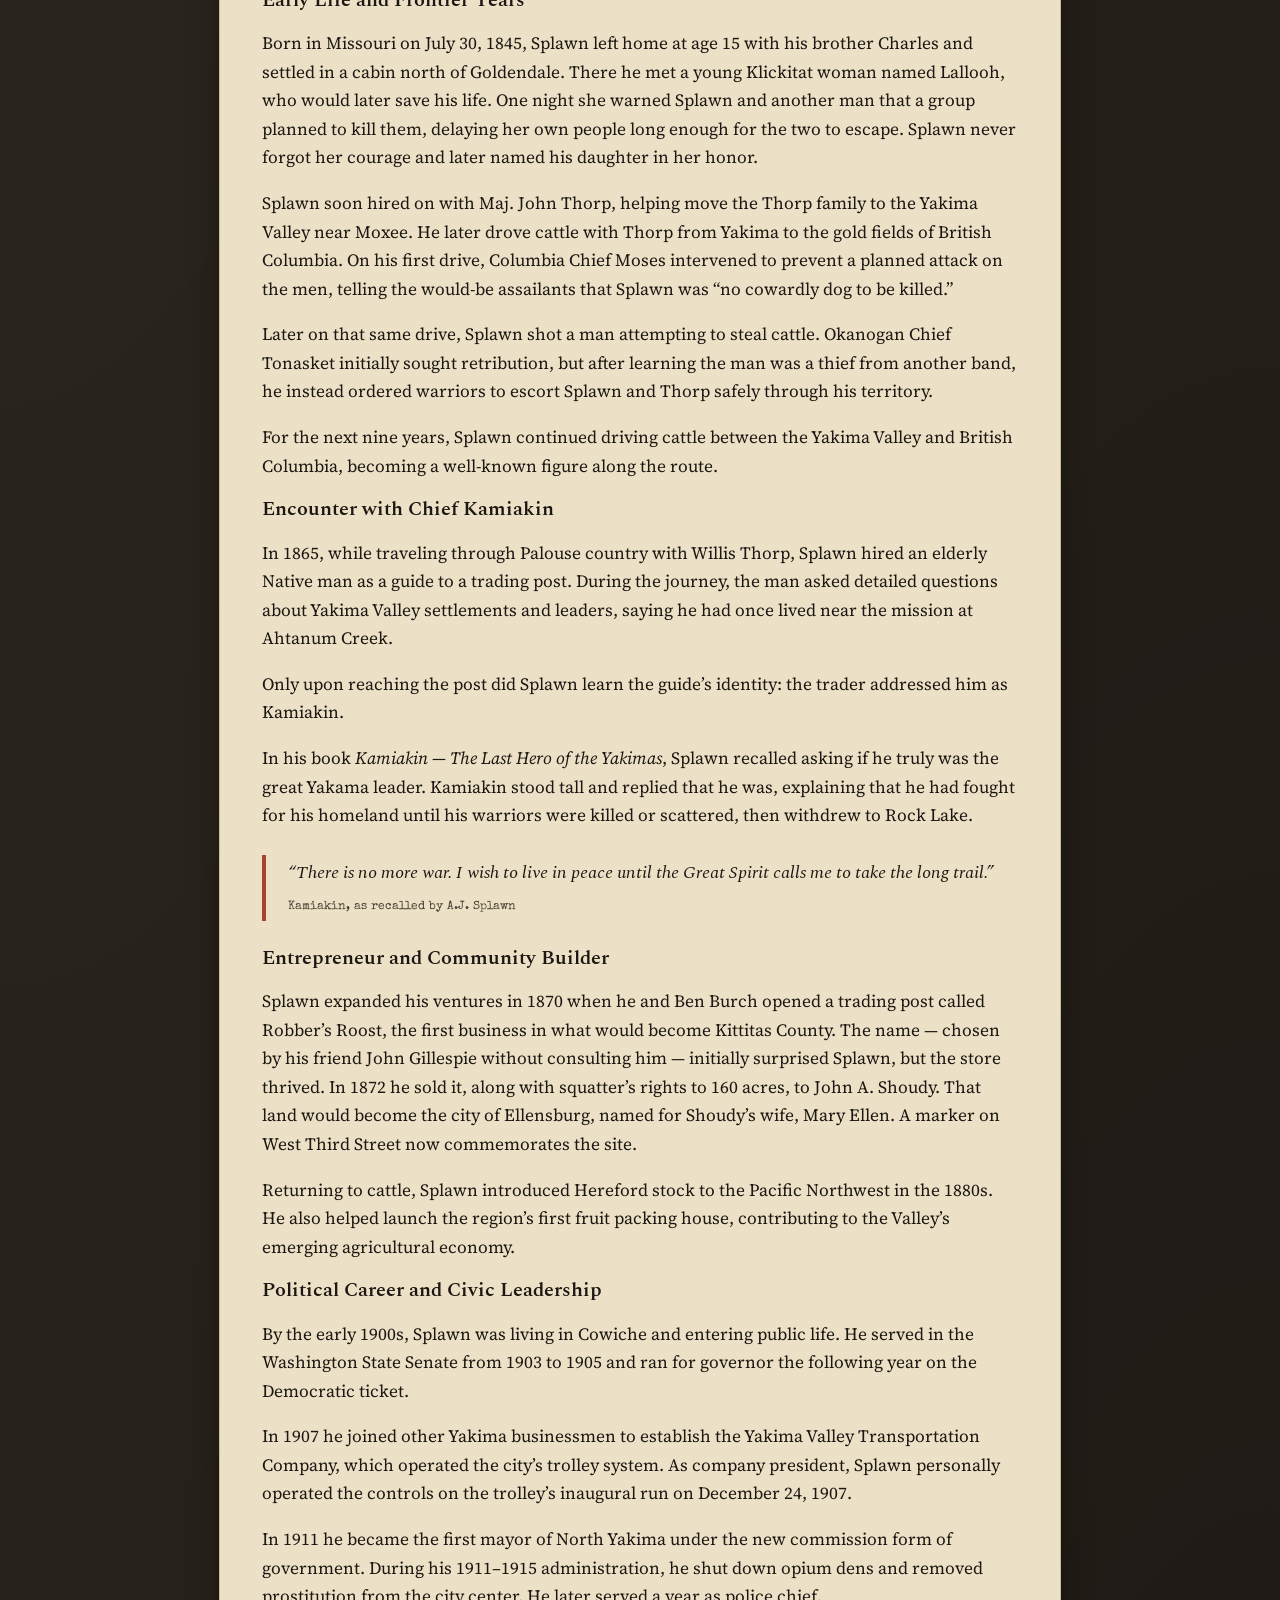
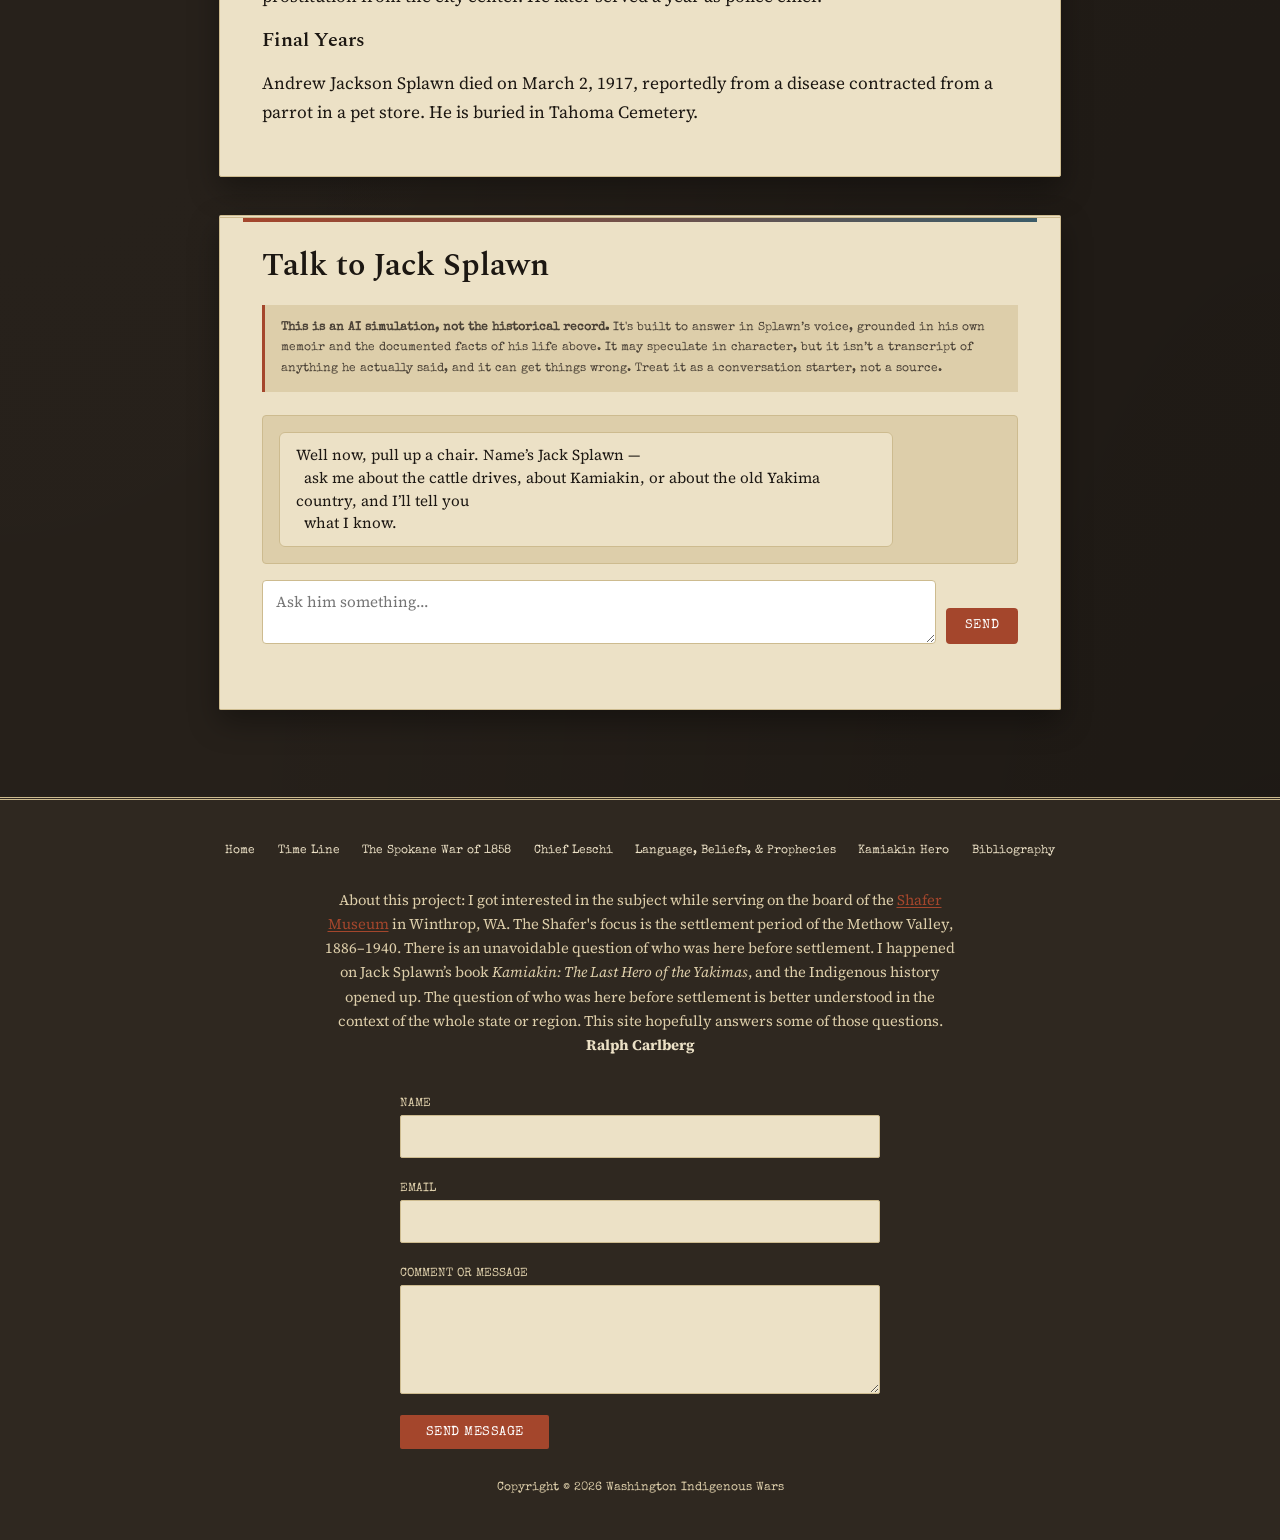
==== commit 6d2ba9ad: "Add files via upload" ====
--- a/andrew-jackson-splawn.html
+++ b/andrew-jackson-splawn.html
@@ -141,6 +141,82 @@
 pet store. He is buried in Tahoma Cemetery.</p>
 </div>
 
+<div class="panel splawn-chat">
+<h2>Talk to Jack Splawn</h2>
+<p class="chat-disclaimer"><strong>This is an AI simulation, not the historical record.</strong> It's built
+to answer in Splawn&rsquo;s voice, grounded in his own memoir and the documented facts of his life above.
+It may speculate in character, but it isn&rsquo;t a transcript of anything he actually said, and it can get
+things wrong. Treat it as a conversation starter, not a source.</p>
+
+<div id="splawn-messages" class="chat-messages" aria-live="polite">
+  <div class="chat-bubble chat-bubble-bot">Well now, pull up a chair. Name&rsquo;s Jack Splawn &mdash;
+  ask me about the cattle drives, about Kamiakin, or about the old Yakima country, and I&rsquo;ll tell you
+  what I know.</div>
+</div>
+
+<form id="splawn-form" class="chat-form">
+  <label for="splawn-input" class="sr-only">Your message to Jack Splawn</label>
+  <textarea id="splawn-input" rows="2" maxlength="2000" placeholder="Ask him something&hellip;" required></textarea>
+  <button type="submit" id="splawn-send">Send</button>
+</form>
+<p id="splawn-status" class="chat-status" aria-live="polite"></p>
+</div>
+
+<script>
+(function() {
+  const WORKER_URL = "https://splawn-chat.YOUR-SUBDOMAIN.workers.dev";
+
+  const form = document.getElementById("splawn-form");
+  const input = document.getElementById("splawn-input");
+  const messagesEl = document.getElementById("splawn-messages");
+  const statusEl = document.getElementById("splawn-status");
+  const sendBtn = document.getElementById("splawn-send");
+  let history = [];
+
+  function addBubble(text, who) {
+    const div = document.createElement("div");
+    div.className = "chat-bubble " + (who === "user" ? "chat-bubble-user" : "chat-bubble-bot");
+    div.textContent = text;
+    messagesEl.appendChild(div);
+    messagesEl.scrollTop = messagesEl.scrollHeight;
+  }
+
+  form.addEventListener("submit", async function(e) {
+    e.preventDefault();
+    const text = input.value.trim();
+    if (!text) return;
+
+    addBubble(text, "user");
+    history.push({ role: "user", content: text });
+    input.value = "";
+    sendBtn.disabled = true;
+    statusEl.textContent = "Thinking\u2026";
+
+    try {
+      const res = await fetch(WORKER_URL, {
+        method: "POST",
+        headers: { "Content-Type": "application/json" },
+        body: JSON.stringify({ messages: history }),
+      });
+      const data = await res.json();
+
+      if (!res.ok || data.error) {
+        statusEl.textContent = data.error || "Something went wrong. Please try again.";
+      } else {
+        addBubble(data.reply, "bot");
+        history.push({ role: "assistant", content: data.reply });
+        statusEl.textContent = "";
+      }
+    } catch (err) {
+      statusEl.textContent = "Couldn't reach the server. Please try again in a moment.";
+    } finally {
+      sendBtn.disabled = false;
+      input.focus();
+    }
+  });
+})();
+</script>
+
 </div>
 </main>
 
--- a/css/styles.css
+++ b/css/styles.css
@@ -487,3 +487,80 @@
   .trail { padding-left: 1.6rem; }
   .trail-stop::before { left: -1.95rem; }
 }
+
+/* ---------- Splawn chat widget ---------- */
+.splawn-chat { margin-top: 2rem; border-top: 3px double var(--parchment-line); padding-top: 2rem; }
+.chat-disclaimer {
+  font-family: var(--font-meta);
+  font-size: 0.78rem;
+  color: var(--ink-soft);
+  background: var(--parchment-dim);
+  border-left: 3px solid var(--rust);
+  padding: 0.8rem 1rem;
+  margin-bottom: 1.4rem;
+}
+.chat-messages {
+  display: flex;
+  flex-direction: column;
+  gap: 0.7rem;
+  max-height: 420px;
+  overflow-y: auto;
+  padding: 1rem;
+  margin-bottom: 1rem;
+  background: var(--parchment-dim);
+  border: 1px solid var(--parchment-line);
+  border-radius: 4px;
+}
+.chat-bubble {
+  font-family: var(--font-body);
+  font-size: 0.95rem;
+  line-height: 1.5;
+  padding: 0.7rem 1rem;
+  border-radius: 6px;
+  max-width: 85%;
+  white-space: pre-wrap;
+}
+.chat-bubble-bot {
+  background: var(--parchment);
+  border: 1px solid var(--parchment-line);
+  align-self: flex-start;
+}
+.chat-bubble-user {
+  background: var(--rust);
+  color: #fff;
+  align-self: flex-end;
+}
+.chat-form { display: flex; gap: 0.6rem; align-items: flex-end; }
+.chat-form textarea {
+  flex: 1;
+  font-family: var(--font-body);
+  font-size: 0.95rem;
+  padding: 0.6rem 0.8rem;
+  border: 1px solid var(--parchment-line);
+  border-radius: 4px;
+  background: #fff;
+  color: var(--ink);
+  resize: vertical;
+}
+.chat-form button {
+  font-family: var(--font-meta);
+  font-size: 0.8rem;
+  text-transform: uppercase;
+  letter-spacing: 0.04em;
+  background: var(--rust);
+  color: #fff;
+  border: none;
+  padding: 0.7rem 1.2rem;
+  border-radius: 4px;
+  cursor: pointer;
+}
+.chat-form button:hover { background: var(--rust-dim); }
+.chat-form button:disabled { opacity: 0.6; cursor: not-allowed; }
+.chat-status { font-family: var(--font-meta); font-size: 0.78rem; color: var(--ink-soft); min-height: 1.2em; margin-top: 0.4rem; }
+.sr-only {
+  position: absolute; width: 1px; height: 1px; padding: 0; margin: -1px;
+  overflow: hidden; clip: rect(0,0,0,0); white-space: nowrap; border: 0;
+}
+@media (max-width: 620px) {
+  .chat-bubble { max-width: 100%; }
+}
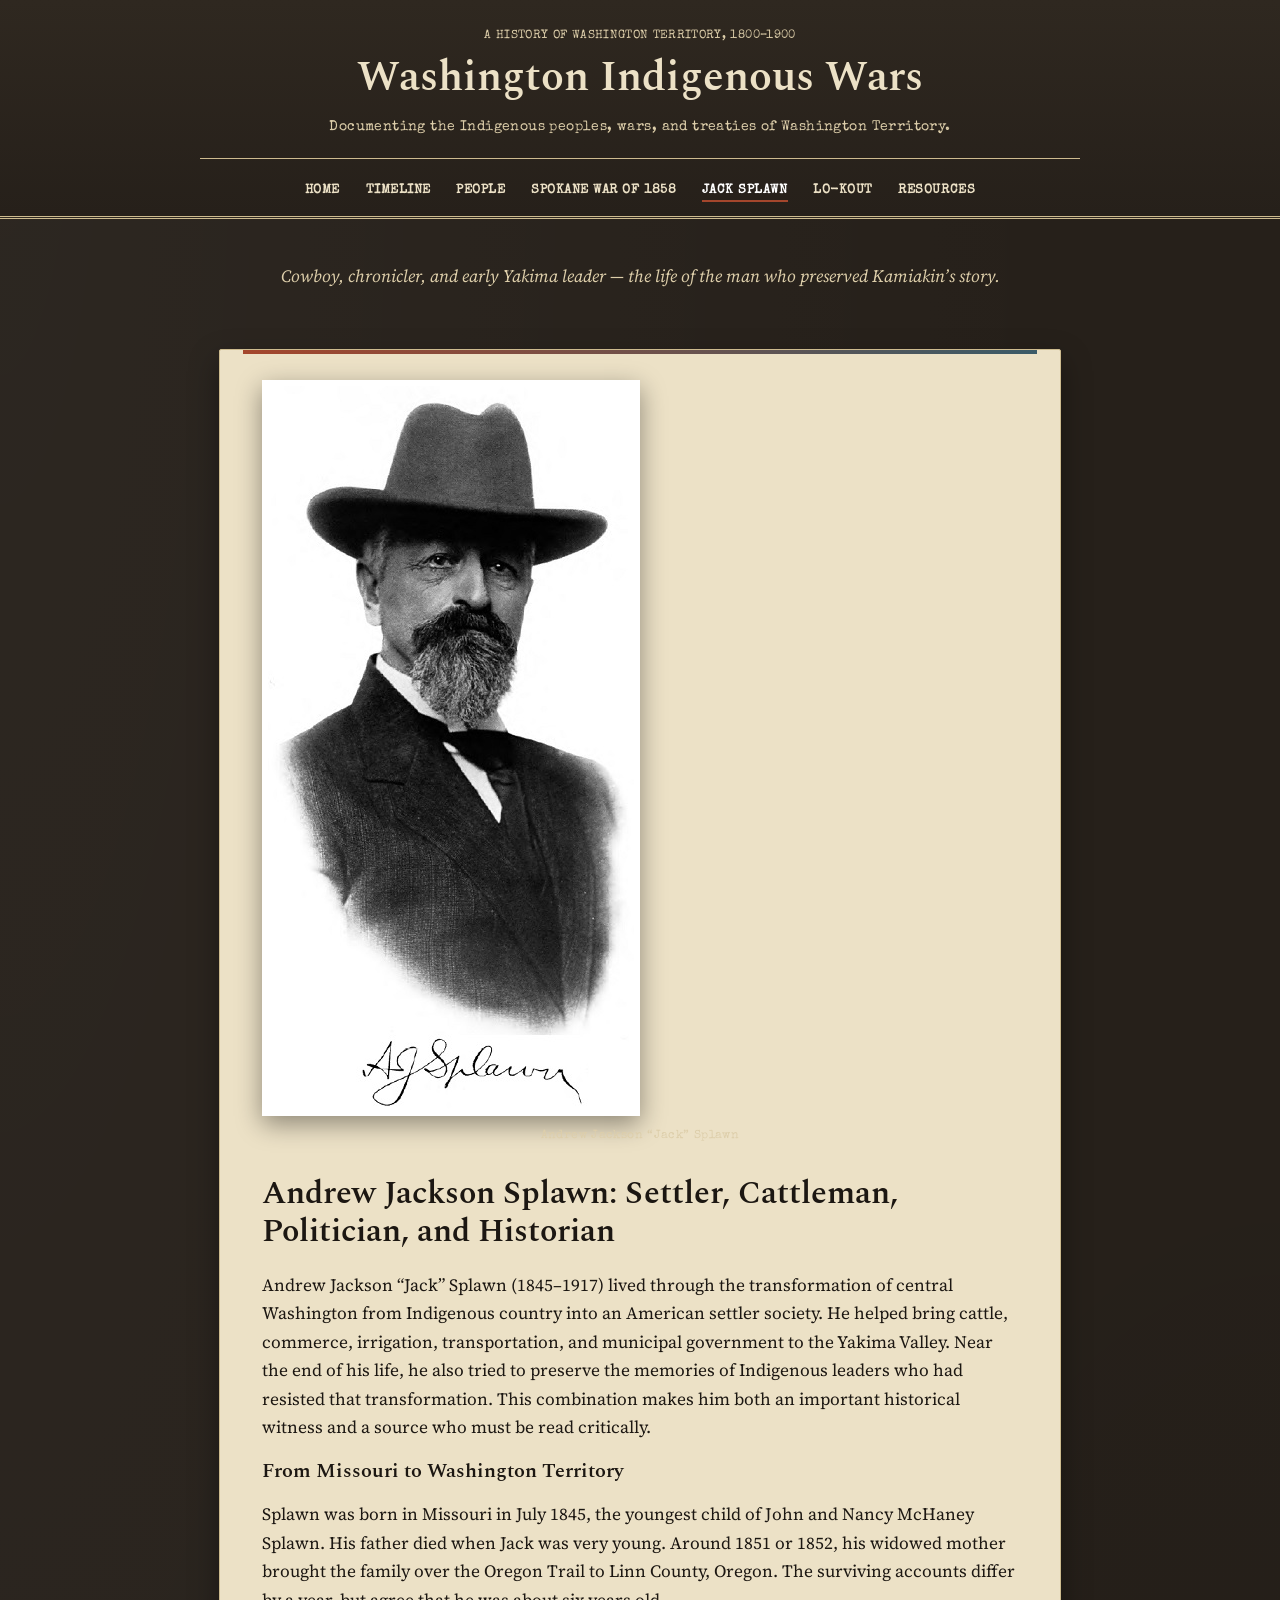
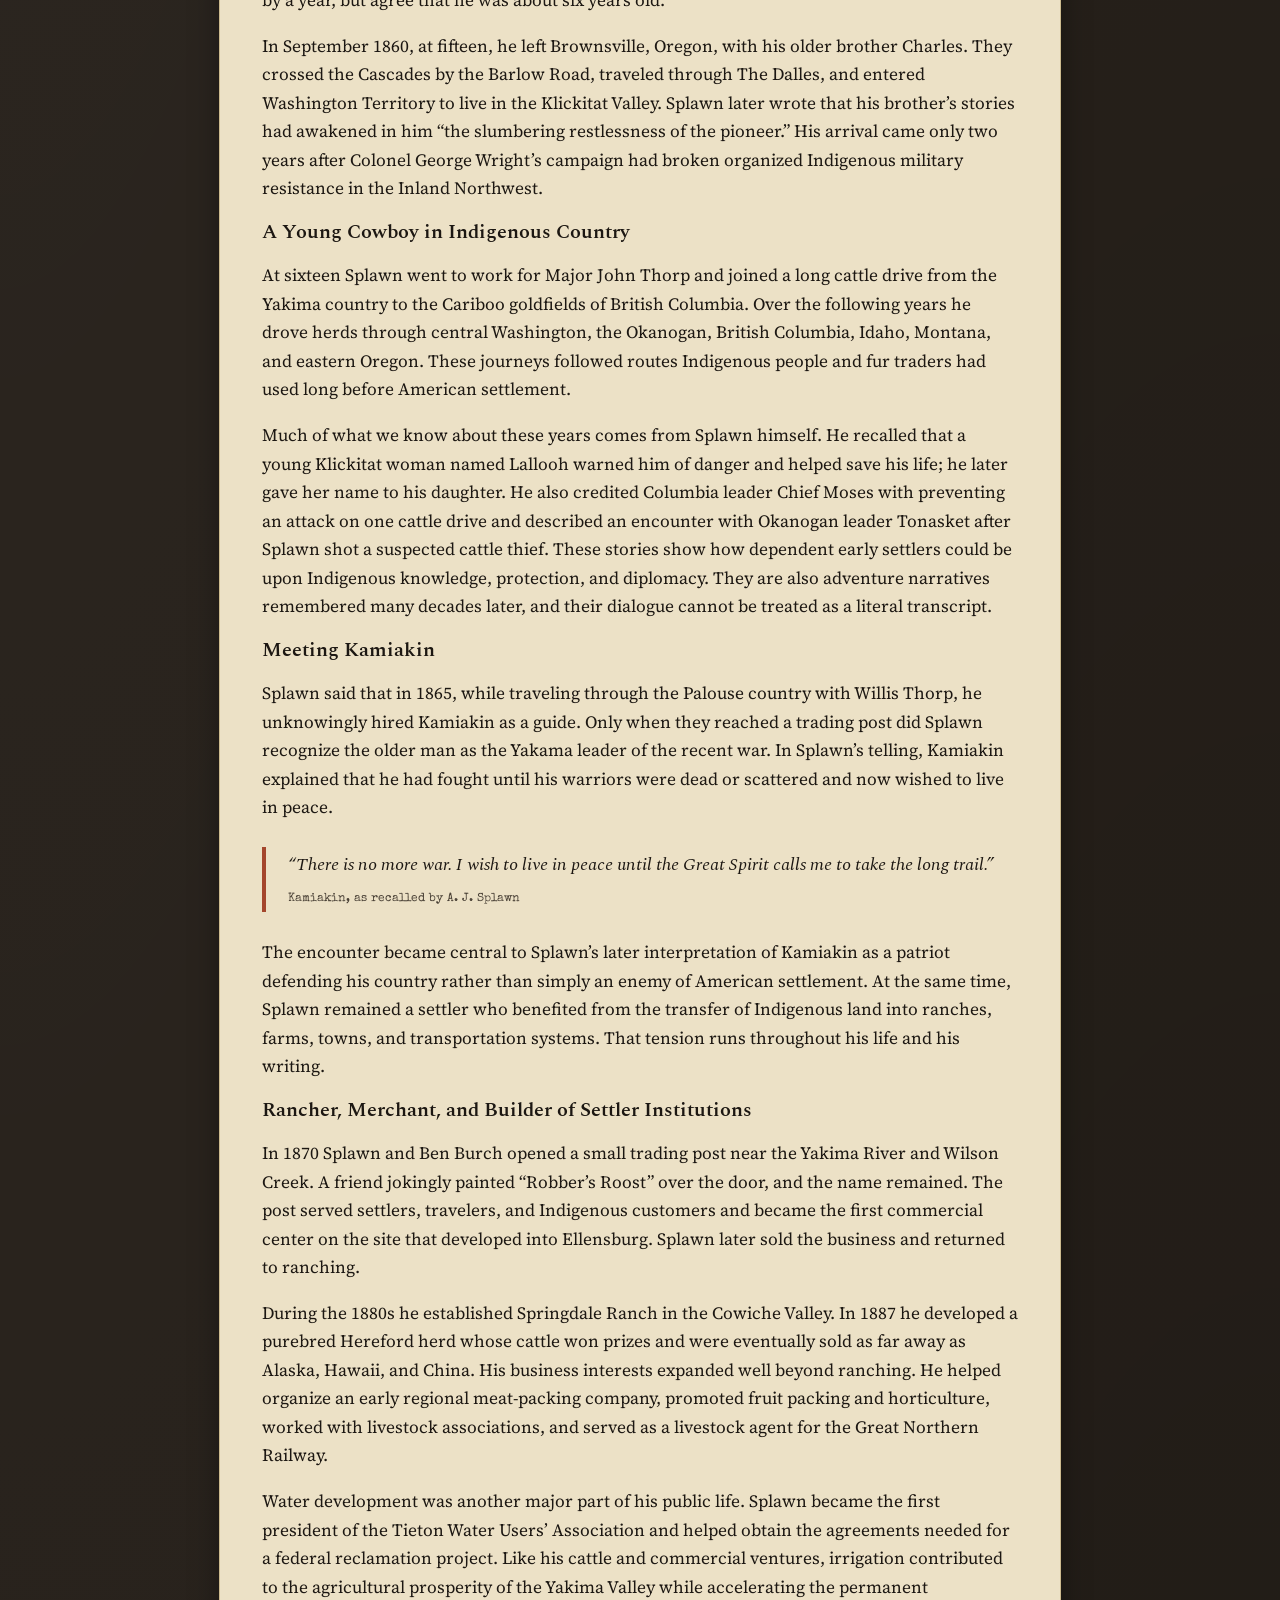
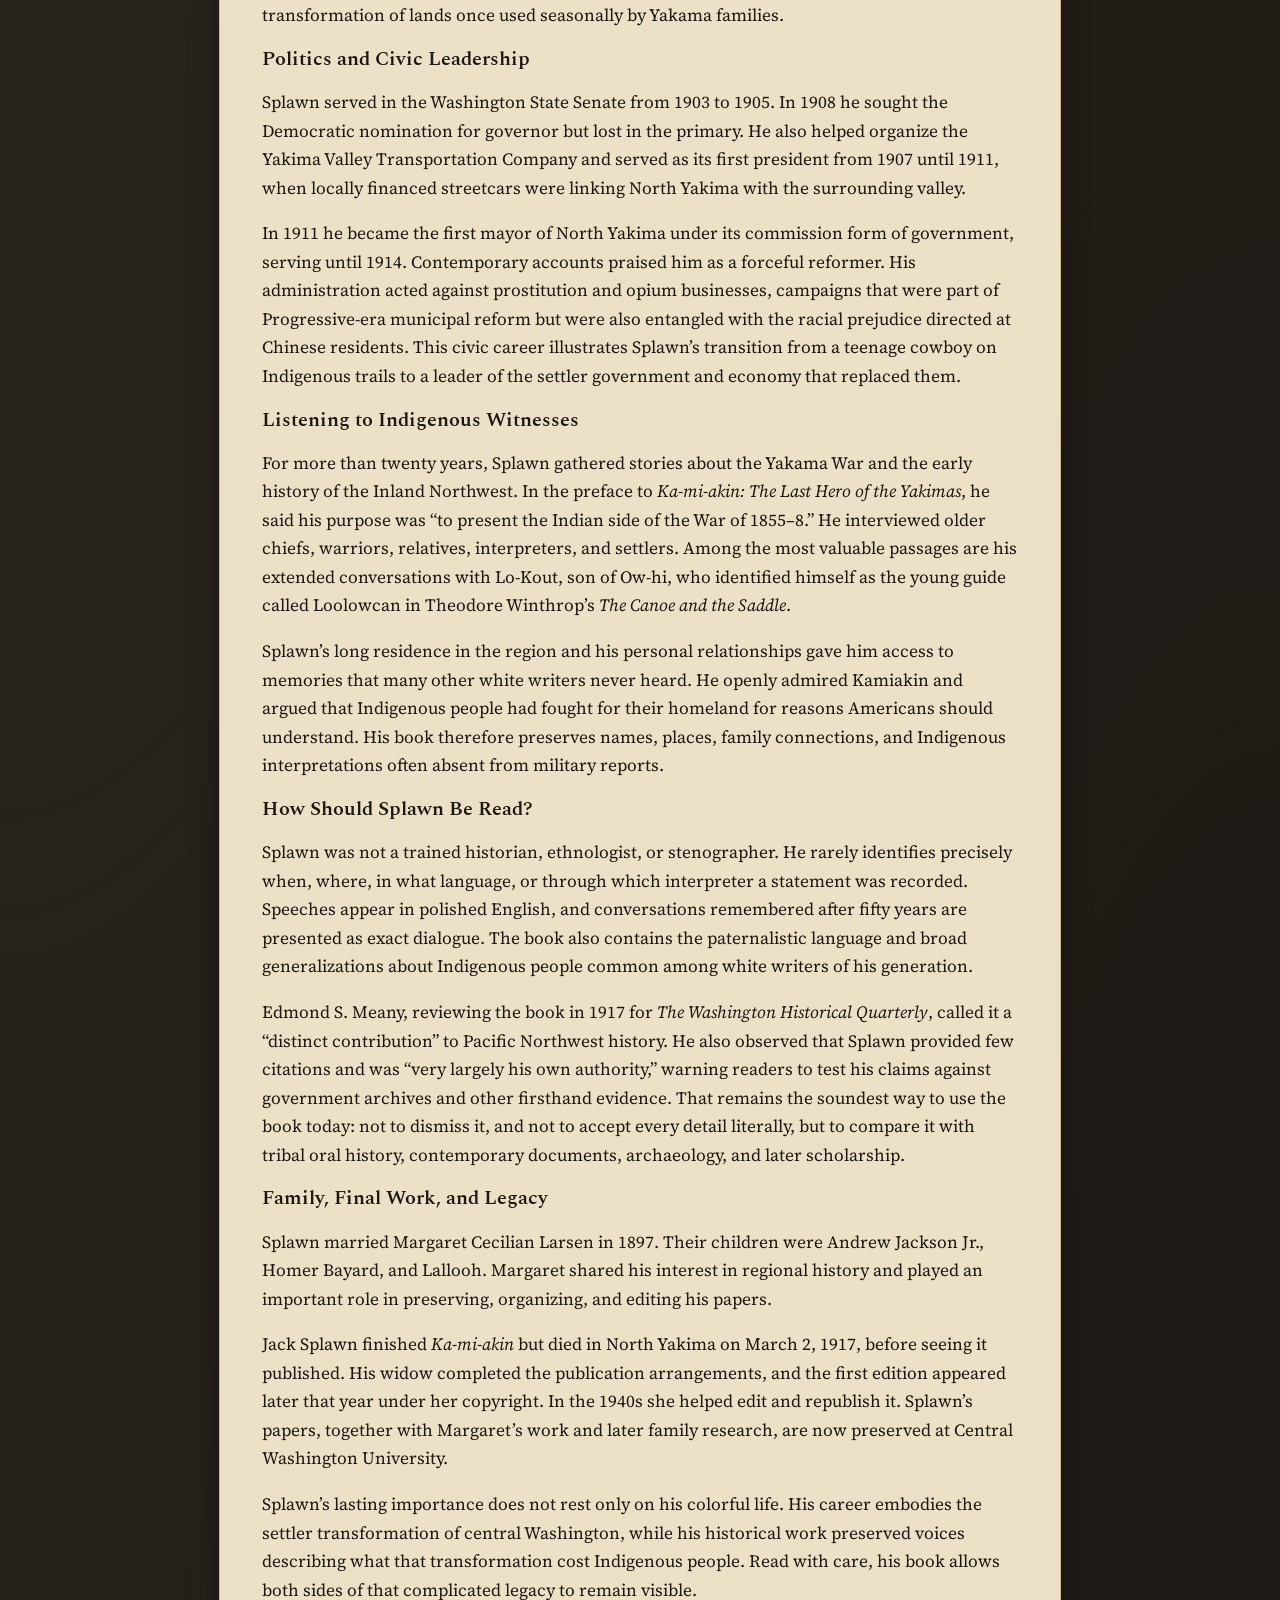
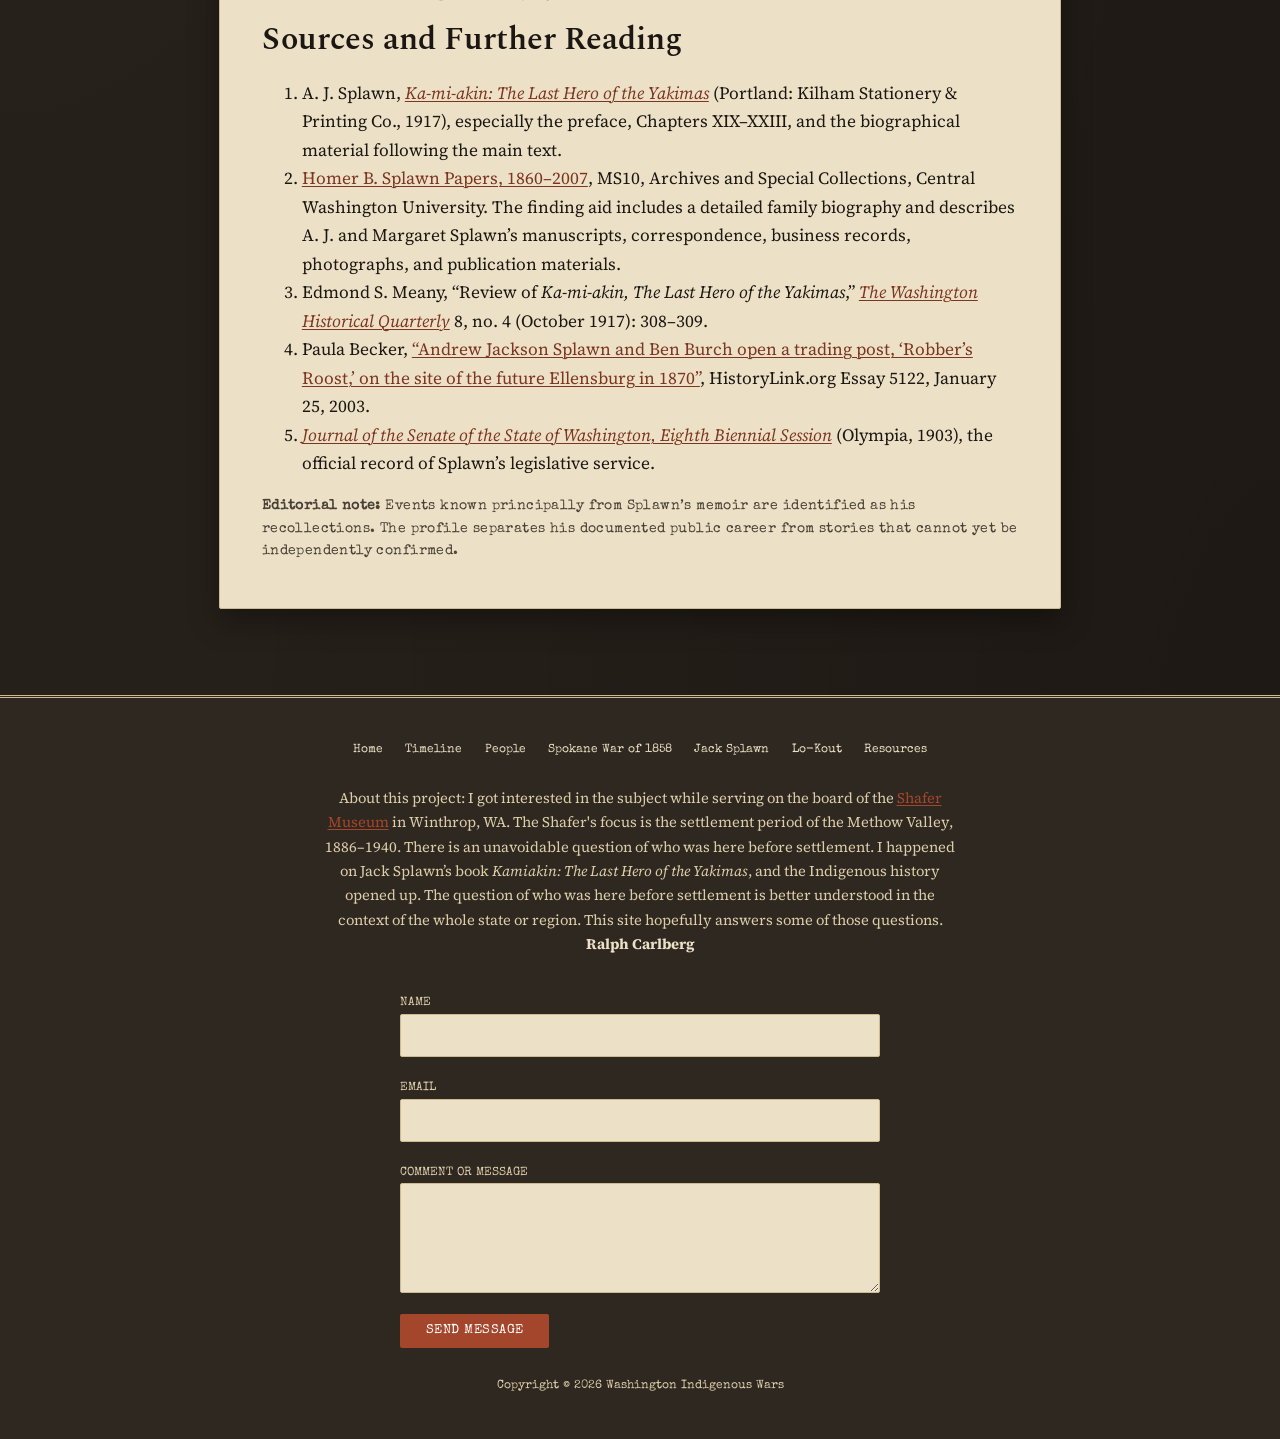
==== commit 27574e6a: "Update website pages and additional resources" ====
--- a/andrew-jackson-splawn.html
+++ b/andrew-jackson-splawn.html
@@ -27,31 +27,15 @@
     <h1><a href="index.html" style="color:inherit;text-decoration:none;">Washington Indigenous Wars</a></h1>
     <p class="tagline">Documenting the Indigenous peoples, wars, and treaties of Washington Territory.</p>
   </div>
-  <nav class="primary" aria-label="Site">
-<ul>
-<li><a href='index.html'>Home</a>
-<ul class='submenu'>
-<li><a href='pandemic-of-european-diseases.html'>Disease and Alcohol</a></li>
-</ul>
-</li>
-<li><a href='time-line.html'>Time Line</a>
-<ul class='submenu'>
-<li><a href='spokane-war-1858.html'>The Spokane War of 1858</a></li>
-<li><a href='leschi.html'>Chief Leschi</a></li>
-</ul>
-</li>
-<li><a href='language-beliefs-prophecies.html'>Language, Beliefs, & Prophecies</a>
-</li>
-<li><a href='kamiakin-hero.html'>Kamiakin Hero</a>
-<ul class='submenu'>
-<li><a href='chapter-summaries.html'>Kamiakin: The Last Hero of the Yakimas — Chapter Summaries</a></li>
-<li><a href='andrew-jackson-splawn.html' aria-current="page">Andrew Jackson Splawn</a></li>
-<li><a href='lo-kout.html'>Chapter 18 “Speak of Lo-Kout”</a></li>
-</ul>
-</li>
-<li><a href='bibliography.html'>Bibliography</a>
-</li>
-</ul></nav>
+  <nav class="primary" aria-label="Site"><ul>
+    <li><a href="index.html">Home</a></li>
+    <li><a href="time-line.html">Timeline</a></li>
+    <li><a href="people.html">People</a></li>
+    <li><a href="spokane-war-1858.html">Spokane War of 1858</a></li>
+    <li><a href="andrew-jackson-splawn.html" aria-current="page">Jack Splawn</a></li>
+    <li><a href="lo-kout.html">Lo-Kout</a></li>
+    <li><a href="bibliography.html">Resources</a></li>
+  </ul></nav>
 </header>
 
 
@@ -70,173 +54,178 @@
   <figcaption>Andrew Jackson &ldquo;Jack&rdquo; Splawn</figcaption>
 </figure>
 
-<h2>Andrew Jackson Splawn: Cowboy, Chronicler, and Early Yakima Leader</h2>
-<p>Andrew Jackson &ldquo;Jack&rdquo; Splawn was one of the most colorful figures in early Yakima history.
-A cattleman, frontier storyteller, entrepreneur, and politician, he was instantly recognizable in his
-trademark Stetson hat and gold-topped walking stick.</p>
-
-<h3>Early Life and Frontier Years</h3>
-<p>Born in Missouri on July 30, 1845, Splawn left home at age 15 with his brother Charles and settled in a
-cabin north of Goldendale. There he met a young Klickitat woman named Lallooh, who would later save his
-life. One night she warned Splawn and another man that a group planned to kill them, delaying her own
-people long enough for the two to escape. Splawn never forgot her courage and later named his daughter in
-her honor.</p>
-
-<p>Splawn soon hired on with Maj. John Thorp, helping move the Thorp family to the Yakima Valley near
-Moxee. He later drove cattle with Thorp from Yakima to the gold fields of British Columbia. On his first
-drive, Columbia Chief Moses intervened to prevent a planned attack on the men, telling the would-be
-assailants that Splawn was &ldquo;no cowardly dog to be killed.&rdquo;</p>
-
-<p>Later on that same drive, Splawn shot a man attempting to steal cattle. Okanogan Chief Tonasket
-initially sought retribution, but after learning the man was a thief from another band, he instead ordered
-warriors to escort Splawn and Thorp safely through his territory.</p>
-
-<p>For the next nine years, Splawn continued driving cattle between the Yakima Valley and British
-Columbia, becoming a well-known figure along the route.</p>
-
-<h3>Encounter with Chief Kamiakin</h3>
-<p>In 1865, while traveling through Palouse country with Willis Thorp, Splawn hired an elderly Native man
-as a guide to a trading post. During the journey, the man asked detailed questions about Yakima Valley
-settlements and leaders, saying he had once lived near the mission at Ahtanum Creek.</p>
-
-<p>Only upon reaching the post did Splawn learn the guide&rsquo;s identity: the trader addressed him as
-Kamiakin.</p>
-
-<p>In his book <em>Kamiakin &mdash; The Last Hero of the Yakimas</em>, Splawn recalled asking if he truly
-was the great Yakama leader. Kamiakin stood tall and replied that he was, explaining that he had fought
-for his homeland until his warriors were killed or scattered, then withdrew to Rock Lake.</p>
+<h2>Andrew Jackson Splawn: Settler, Cattleman, Politician, and Historian</h2>
+
+<p>Andrew Jackson &ldquo;Jack&rdquo; Splawn (1845&ndash;1917) lived through the transformation of central
+Washington from Indigenous country into an American settler society. He helped bring cattle, commerce,
+irrigation, transportation, and municipal government to the Yakima Valley. Near the end of his life, he
+also tried to preserve the memories of Indigenous leaders who had resisted that transformation. This
+combination makes him both an important historical witness and a source who must be read critically.</p>
+
+<h3>From Missouri to Washington Territory</h3>
+
+<p>Splawn was born in Missouri in July 1845, the youngest child of John and Nancy McHaney Splawn. His
+father died when Jack was very young. Around 1851 or 1852, his widowed mother brought the family over the
+Oregon Trail to Linn County, Oregon. The surviving accounts differ by a year, but agree that he was about
+six years old.</p>
+
+<p>In September 1860, at fifteen, he left Brownsville, Oregon, with his older brother Charles. They crossed
+the Cascades by the Barlow Road, traveled through The Dalles, and entered Washington Territory to live in
+the Klickitat Valley. Splawn later wrote that his brother&rsquo;s stories had awakened in him &ldquo;the
+slumbering restlessness of the pioneer.&rdquo; His arrival came only two years after Colonel George Wright&rsquo;s
+campaign had broken organized Indigenous military resistance in the Inland Northwest.</p>
+
+<h3>A Young Cowboy in Indigenous Country</h3>
+
+<p>At sixteen Splawn went to work for Major John Thorp and joined a long cattle drive from the Yakima
+country to the Cariboo goldfields of British Columbia. Over the following years he drove herds through
+central Washington, the Okanogan, British Columbia, Idaho, Montana, and eastern Oregon. These journeys
+followed routes Indigenous people and fur traders had used long before American settlement.</p>
+
+<p>Much of what we know about these years comes from Splawn himself. He recalled that a young Klickitat
+woman named Lallooh warned him of danger and helped save his life; he later gave her name to his daughter.
+He also credited Columbia leader Chief Moses with preventing an attack on one cattle drive and described
+an encounter with Okanogan leader Tonasket after Splawn shot a suspected cattle thief. These stories show
+how dependent early settlers could be upon Indigenous knowledge, protection, and diplomacy. They are also
+adventure narratives remembered many decades later, and their dialogue cannot be treated as a literal
+transcript.</p>
+
+<h3>Meeting Kamiakin</h3>
+
+<p>Splawn said that in 1865, while traveling through the Palouse country with Willis Thorp, he unknowingly
+hired Kamiakin as a guide. Only when they reached a trading post did Splawn recognize the older man as the
+Yakama leader of the recent war. In Splawn&rsquo;s telling, Kamiakin explained that he had fought until his
+warriors were dead or scattered and now wished to live in peace.</p>
 
 <blockquote class="speech">
 &ldquo;There is no more war. I wish to live in peace until the Great Spirit calls me to take the long
 trail.&rdquo;
-<cite>Kamiakin, as recalled by A.J. Splawn</cite>
+<cite>Kamiakin, as recalled by A. J. Splawn</cite>
 </blockquote>
 
-<h3>Entrepreneur and Community Builder</h3>
-<p>Splawn expanded his ventures in 1870 when he and Ben Burch opened a trading post called Robber&rsquo;s
-Roost, the first business in what would become Kittitas County. The name &mdash; chosen by his friend John
-Gillespie without consulting him &mdash; initially surprised Splawn, but the store thrived. In 1872 he sold
-it, along with squatter&rsquo;s rights to 160 acres, to John A. Shoudy. That land would become the city of
-Ellensburg, named for Shoudy&rsquo;s wife, Mary Ellen. A marker on West Third Street now commemorates the
-site.</p>
-
-<p>Returning to cattle, Splawn introduced Hereford stock to the Pacific Northwest in the 1880s. He also
-helped launch the region&rsquo;s first fruit packing house, contributing to the Valley&rsquo;s emerging
-agricultural economy.</p>
-
-<h3>Political Career and Civic Leadership</h3>
-<p>By the early 1900s, Splawn was living in Cowiche and entering public life. He served in the Washington
-State Senate from 1903 to 1905 and ran for governor the following year on the Democratic ticket.</p>
-
-<p>In 1907 he joined other Yakima businessmen to establish the Yakima Valley Transportation Company, which
-operated the city&rsquo;s trolley system. As company president, Splawn personally operated the controls on
-the trolley&rsquo;s inaugural run on December 24, 1907.</p>
-
-<p>In 1911 he became the first mayor of North Yakima under the new commission form of government. During
-his 1911&ndash;1915 administration, he shut down opium dens and removed prostitution from the city center.
-He later served a year as police chief.</p>
-
-<h3>Final Years</h3>
-<p>Andrew Jackson Splawn died on March 2, 1917, reportedly from a disease contracted from a parrot in a
-pet store. He is buried in Tahoma Cemetery.</p>
+<p>The encounter became central to Splawn&rsquo;s later interpretation of Kamiakin as a patriot defending his
+country rather than simply an enemy of American settlement. At the same time, Splawn remained a settler
+who benefited from the transfer of Indigenous land into ranches, farms, towns, and transportation systems.
+That tension runs throughout his life and his writing.</p>
+
+<h3>Rancher, Merchant, and Builder of Settler Institutions</h3>
+
+<p>In 1870 Splawn and Ben Burch opened a small trading post near the Yakima River and Wilson Creek. A
+friend jokingly painted &ldquo;Robber&rsquo;s Roost&rdquo; over the door, and the name remained. The post served
+settlers, travelers, and Indigenous customers and became the first commercial center on the site that
+developed into Ellensburg. Splawn later sold the business and returned to ranching.</p>
+
+<p>During the 1880s he established Springdale Ranch in the Cowiche Valley. In 1887 he developed a
+purebred Hereford herd whose cattle won prizes and were eventually sold as far away as Alaska, Hawaii,
+and China. His business interests expanded well beyond ranching. He helped organize an early regional
+meat-packing company, promoted fruit packing and horticulture, worked with livestock associations, and
+served as a livestock agent for the Great Northern Railway.</p>
+
+<p>Water development was another major part of his public life. Splawn became the first president of the
+Tieton Water Users&rsquo; Association and helped obtain the agreements needed for a federal reclamation
+project. Like his cattle and commercial ventures, irrigation contributed to the agricultural prosperity
+of the Yakima Valley while accelerating the permanent transformation of lands once used seasonally by
+Yakama families.</p>
+
+<h3>Politics and Civic Leadership</h3>
+
+<p>Splawn served in the Washington State Senate from 1903 to 1905. In 1908 he sought the Democratic
+nomination for governor but lost in the primary. He also helped organize the Yakima Valley Transportation
+Company and served as its first president from 1907 until 1911, when locally financed streetcars were
+linking North Yakima with the surrounding valley.</p>
+
+<p>In 1911 he became the first mayor of North Yakima under its commission form of government, serving
+until 1914. Contemporary accounts praised him as a forceful reformer. His administration acted against
+prostitution and opium businesses, campaigns that were part of Progressive-era municipal reform but were
+also entangled with the racial prejudice directed at Chinese residents. This civic career illustrates
+Splawn&rsquo;s transition from a teenage cowboy on Indigenous trails to a leader of the settler government and
+economy that replaced them.</p>
+
+<h3>Listening to Indigenous Witnesses</h3>
+
+<p>For more than twenty years, Splawn gathered stories about the Yakama War and the early history of the
+Inland Northwest. In the preface to <em>Ka-mi-akin: The Last Hero of the Yakimas</em>, he said his purpose
+was &ldquo;to present the Indian side of the War of 1855&ndash;8.&rdquo; He interviewed older chiefs, warriors,
+relatives, interpreters, and settlers. Among the most valuable passages are his extended conversations
+with Lo-Kout, son of Ow-hi, who identified himself as the young guide called Loolowcan in Theodore
+Winthrop&rsquo;s <em>The Canoe and the Saddle</em>.</p>
+
+<p>Splawn&rsquo;s long residence in the region and his personal relationships gave him access to memories that
+many other white writers never heard. He openly admired Kamiakin and argued that Indigenous people had
+fought for their homeland for reasons Americans should understand. His book therefore preserves names,
+places, family connections, and Indigenous interpretations often absent from military reports.</p>
+
+<h3>How Should Splawn Be Read?</h3>
+
+<p>Splawn was not a trained historian, ethnologist, or stenographer. He rarely identifies precisely when,
+where, in what language, or through which interpreter a statement was recorded. Speeches appear in
+polished English, and conversations remembered after fifty years are presented as exact dialogue. The
+book also contains the paternalistic language and broad generalizations about Indigenous people common
+among white writers of his generation.</p>
+
+<p>Edmond S. Meany, reviewing the book in 1917 for <em>The Washington Historical Quarterly</em>, called it
+a &ldquo;distinct contribution&rdquo; to Pacific Northwest history. He also observed that Splawn provided few
+citations and was &ldquo;very largely his own authority,&rdquo; warning readers to test his claims against
+government archives and other firsthand evidence. That remains the soundest way to use the book today:
+not to dismiss it, and not to accept every detail literally, but to compare it with tribal oral history,
+contemporary documents, archaeology, and later scholarship.</p>
+
+<h3>Family, Final Work, and Legacy</h3>
+
+<p>Splawn married Margaret Cecilian Larsen in 1897. Their children were Andrew Jackson Jr., Homer Bayard,
+and Lallooh. Margaret shared his interest in regional history and played an important role in preserving,
+organizing, and editing his papers.</p>
+
+<p>Jack Splawn finished <em>Ka-mi-akin</em> but died in North Yakima on March 2, 1917, before seeing it
+published. His widow completed the publication arrangements, and the first edition appeared later that
+year under her copyright. In the 1940s she helped edit and republish it. Splawn&rsquo;s papers, together with
+Margaret&rsquo;s work and later family research, are now preserved at Central Washington University.</p>
+
+<p>Splawn&rsquo;s lasting importance does not rest only on his colorful life. His career embodies the settler
+transformation of central Washington, while his historical work preserved voices describing what that
+transformation cost Indigenous people. Read with care, his book allows both sides of that complicated
+legacy to remain visible.</p>
+
+<h2>Sources and Further Reading</h2>
+
+<ol>
+  <li>A. J. Splawn, <a href="https://archive.org/details/kamiakinlasthero00spla"><em>Ka-mi-akin: The
+  Last Hero of the Yakimas</em></a> (Portland: Kilham Stationery &amp; Printing Co., 1917), especially
+  the preface, Chapters XIX&ndash;XXIII, and the biographical material following the main text.</li>
+  <li><a href="https://archiveswest.orbiscascade.org/ark:80444/xv27120">Homer B. Splawn Papers,
+  1860&ndash;2007</a>, MS10, Archives and Special Collections, Central Washington University. The finding
+  aid includes a detailed family biography and describes A. J. and Margaret Splawn&rsquo;s manuscripts,
+  correspondence, business records, photographs, and publication materials.</li>
+  <li>Edmond S. Meany, &ldquo;Review of <em>Ka-mi-akin, The Last Hero of the Yakimas</em>,&rdquo;
+  <a href="https://archive.org/details/washingtonhistor08wash"><em>The Washington Historical
+  Quarterly</em></a> 8, no. 4 (October 1917): 308&ndash;309.</li>
+  <li>Paula Becker, <a href="https://www.historylink.org/File/5122">&ldquo;Andrew Jackson Splawn and Ben
+  Burch open a trading post, &lsquo;Robber&rsquo;s Roost,&rsquo; on the site of the future Ellensburg in
+  1870&rdquo;</a>, HistoryLink.org Essay 5122, January 25, 2003.</li>
+  <li><a href="https://leg.wa.gov/media/wm0cmplz/1903senatejournal.pdf"><em>Journal of the Senate of the
+  State of Washington, Eighth Biennial Session</em></a> (Olympia, 1903), the official record of Splawn&rsquo;s
+  legislative service.</li>
+</ol>
+
+<p class="meta" style="font-size:0.85rem;color:var(--ink-soft);"><strong>Editorial note:</strong>
+Events known principally from Splawn&rsquo;s memoir are identified as his recollections. The profile separates
+his documented public career from stories that cannot yet be independently confirmed.</p>
 </div>
-
-<div class="panel splawn-chat">
-<h2>Talk to Jack Splawn</h2>
-<p class="chat-disclaimer"><strong>This is an AI simulation, not the historical record.</strong> It's built
-to answer in Splawn&rsquo;s voice, grounded in his own memoir and the documented facts of his life above.
-It may speculate in character, but it isn&rsquo;t a transcript of anything he actually said, and it can get
-things wrong. Treat it as a conversation starter, not a source.</p>
-
-<div id="splawn-messages" class="chat-messages" aria-live="polite">
-  <div class="chat-bubble chat-bubble-bot">Well now, pull up a chair. Name&rsquo;s Jack Splawn &mdash;
-  ask me about the cattle drives, about Kamiakin, or about the old Yakima country, and I&rsquo;ll tell you
-  what I know.</div>
-</div>
-
-<form id="splawn-form" class="chat-form">
-  <label for="splawn-input" class="sr-only">Your message to Jack Splawn</label>
-  <textarea id="splawn-input" rows="2" maxlength="2000" placeholder="Ask him something&hellip;" required></textarea>
-  <button type="submit" id="splawn-send">Send</button>
-</form>
-<p id="splawn-status" class="chat-status" aria-live="polite"></p>
-</div>
-
-<script>
-(function() {
-  const WORKER_URL = "https://splawn-chat.YOUR-SUBDOMAIN.workers.dev";
-
-  const form = document.getElementById("splawn-form");
-  const input = document.getElementById("splawn-input");
-  const messagesEl = document.getElementById("splawn-messages");
-  const statusEl = document.getElementById("splawn-status");
-  const sendBtn = document.getElementById("splawn-send");
-  let history = [];
-
-  function addBubble(text, who) {
-    const div = document.createElement("div");
-    div.className = "chat-bubble " + (who === "user" ? "chat-bubble-user" : "chat-bubble-bot");
-    div.textContent = text;
-    messagesEl.appendChild(div);
-    messagesEl.scrollTop = messagesEl.scrollHeight;
-  }
-
-  form.addEventListener("submit", async function(e) {
-    e.preventDefault();
-    const text = input.value.trim();
-    if (!text) return;
-
-    addBubble(text, "user");
-    history.push({ role: "user", content: text });
-    input.value = "";
-    sendBtn.disabled = true;
-    statusEl.textContent = "Thinking\u2026";
-
-    try {
-      const res = await fetch(WORKER_URL, {
-        method: "POST",
-        headers: { "Content-Type": "application/json" },
-        body: JSON.stringify({ messages: history }),
-      });
-      const data = await res.json();
-
-      if (!res.ok || data.error) {
-        statusEl.textContent = data.error || "Something went wrong. Please try again.";
-      } else {
-        addBubble(data.reply, "bot");
-        history.push({ role: "assistant", content: data.reply });
-        statusEl.textContent = "";
-      }
-    } catch (err) {
-      statusEl.textContent = "Couldn't reach the server. Please try again in a moment.";
-    } finally {
-      sendBtn.disabled = false;
-      input.focus();
-    }
-  });
-})();
-</script>
 
 </div>
 </main>
 
 <footer class="site-footer">
   <div class="wrap">
-    <nav class="" aria-label="Site (footer)">
-<ul>
-<li><a href='index.html'>Home</a>
-</li>
-<li><a href='time-line.html'>Time Line</a>
-</li>
-<li><a href='spokane-war-1858.html'>The Spokane War of 1858</a></li>
-<li><a href='leschi.html'>Chief Leschi</a></li>
-<li><a href='language-beliefs-prophecies.html'>Language, Beliefs, & Prophecies</a>
-</li>
-<li><a href='kamiakin-hero.html'>Kamiakin Hero</a>
-</li>
-<li><a href='bibliography.html'>Bibliography</a>
-</li>
-</ul></nav>
+    <nav aria-label="Site (footer)"><ul>
+    <li><a href="index.html">Home</a></li>
+    <li><a href="time-line.html">Timeline</a></li>
+    <li><a href="people.html">People</a></li>
+    <li><a href="spokane-war-1858.html">Spokane War of 1858</a></li>
+    <li><a href="andrew-jackson-splawn.html" aria-current="page">Jack Splawn</a></li>
+    <li><a href="lo-kout.html">Lo-Kout</a></li>
+    <li><a href="bibliography.html">Resources</a></li>
+  </ul></nav>
     
 <p class="about">About this project: I got interested in the subject while serving on the board of the
 <a href="http://shafermuseum.org">Shafer Museum</a> in Winthrop, WA. The Shafer's focus is the settlement
@@ -268,3 +257,4 @@
 
 </body>
 </html>
+
